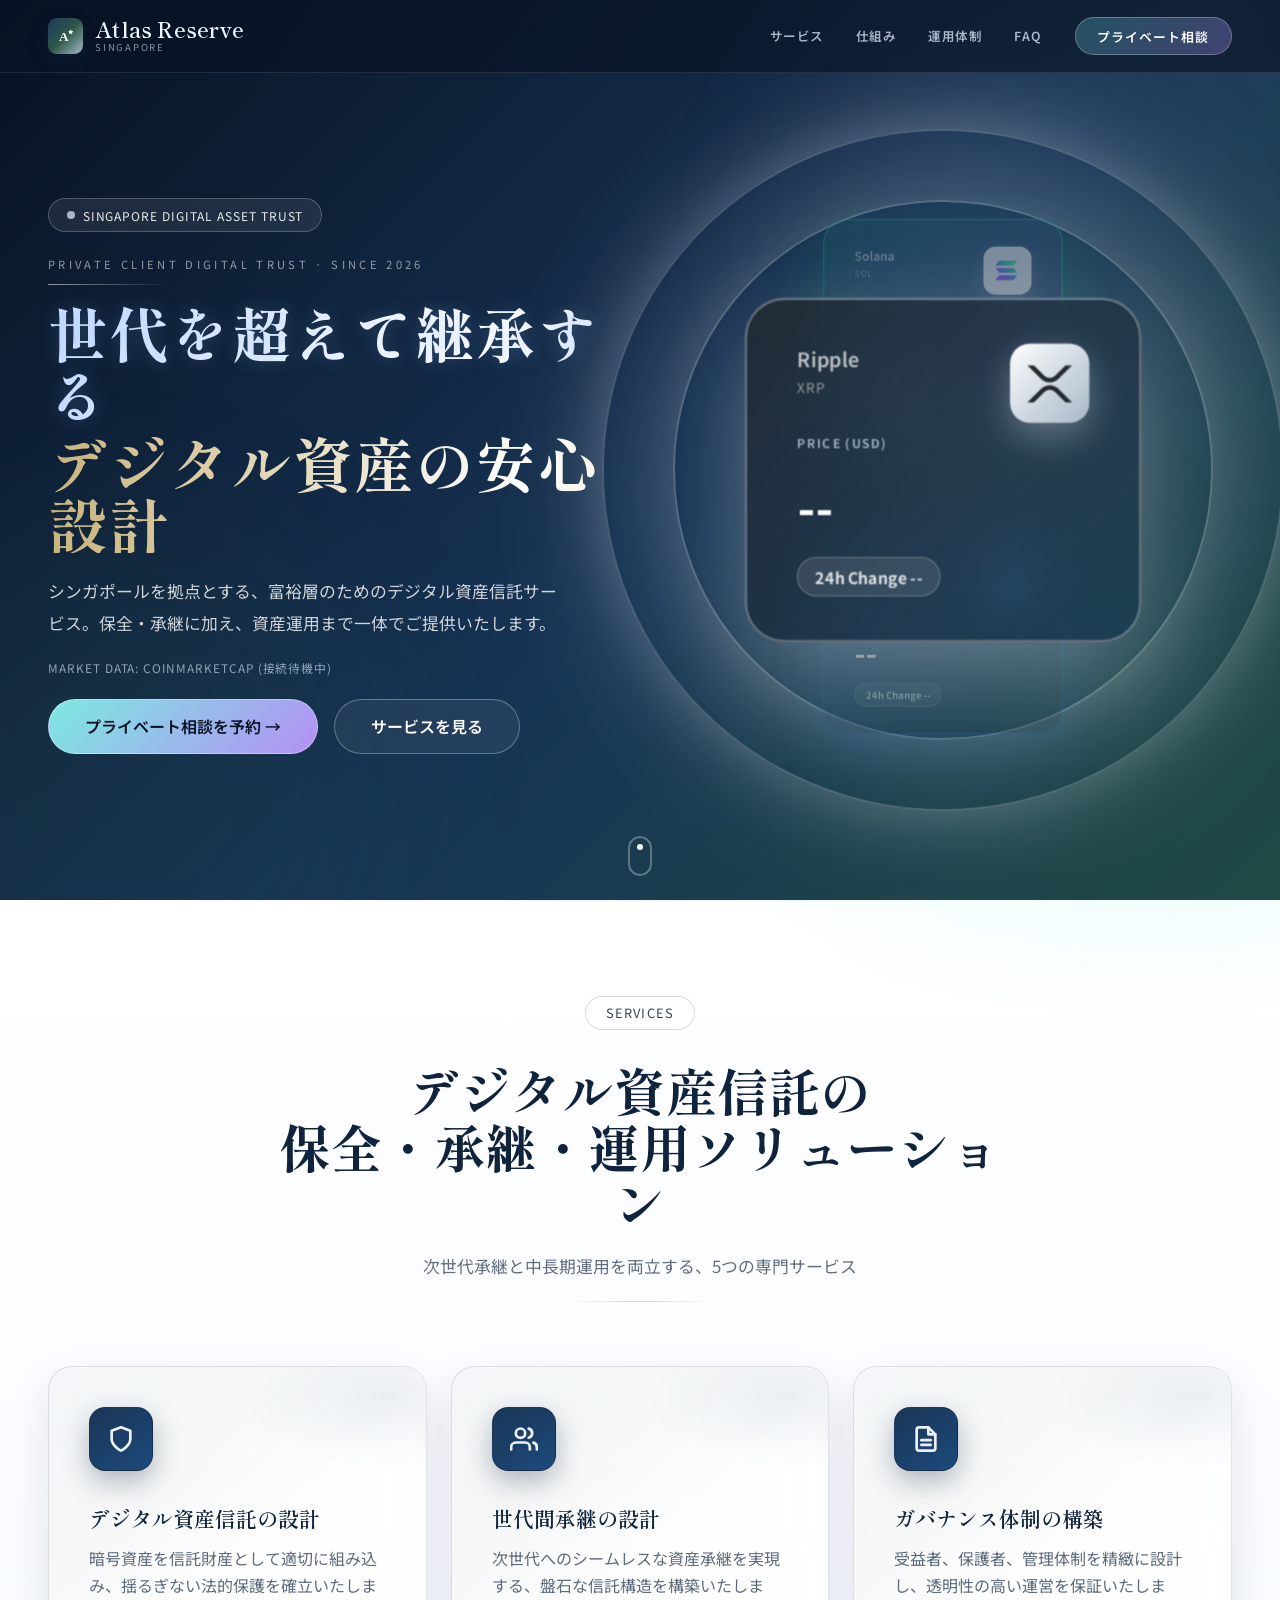
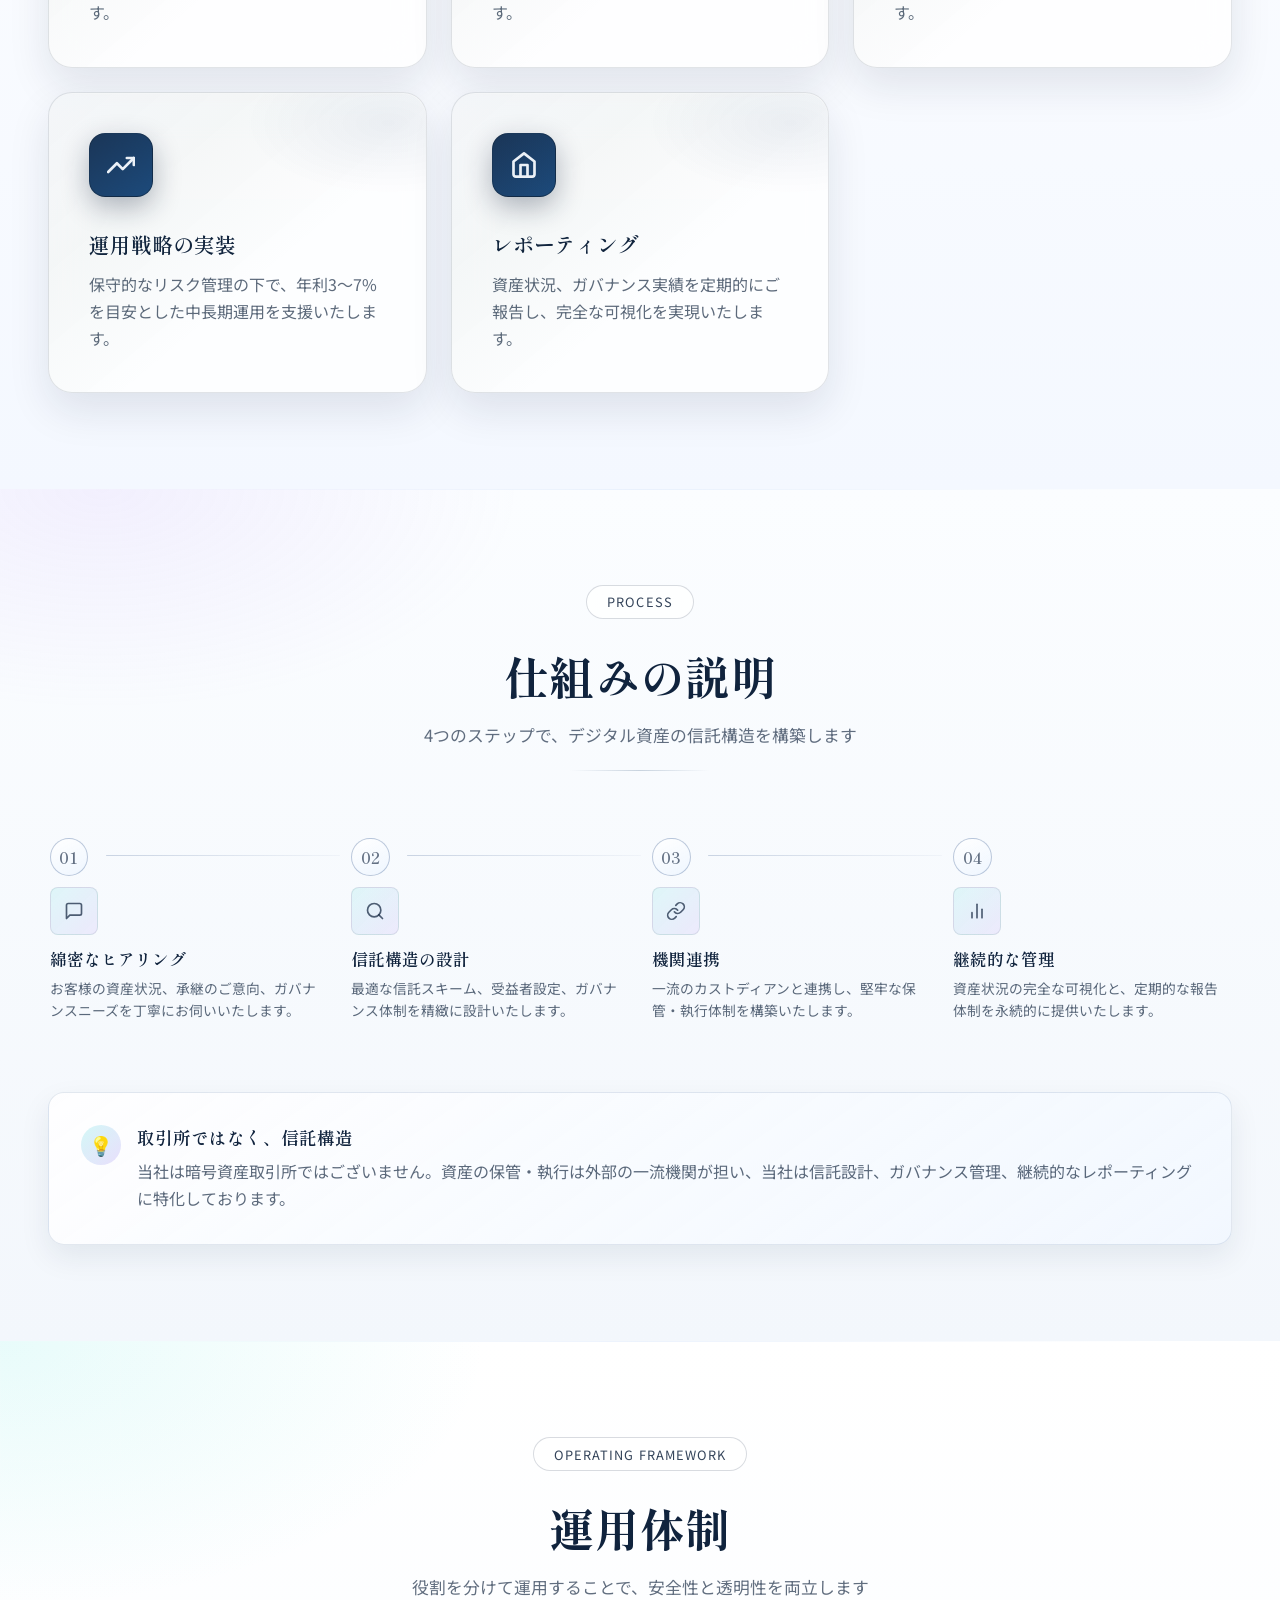
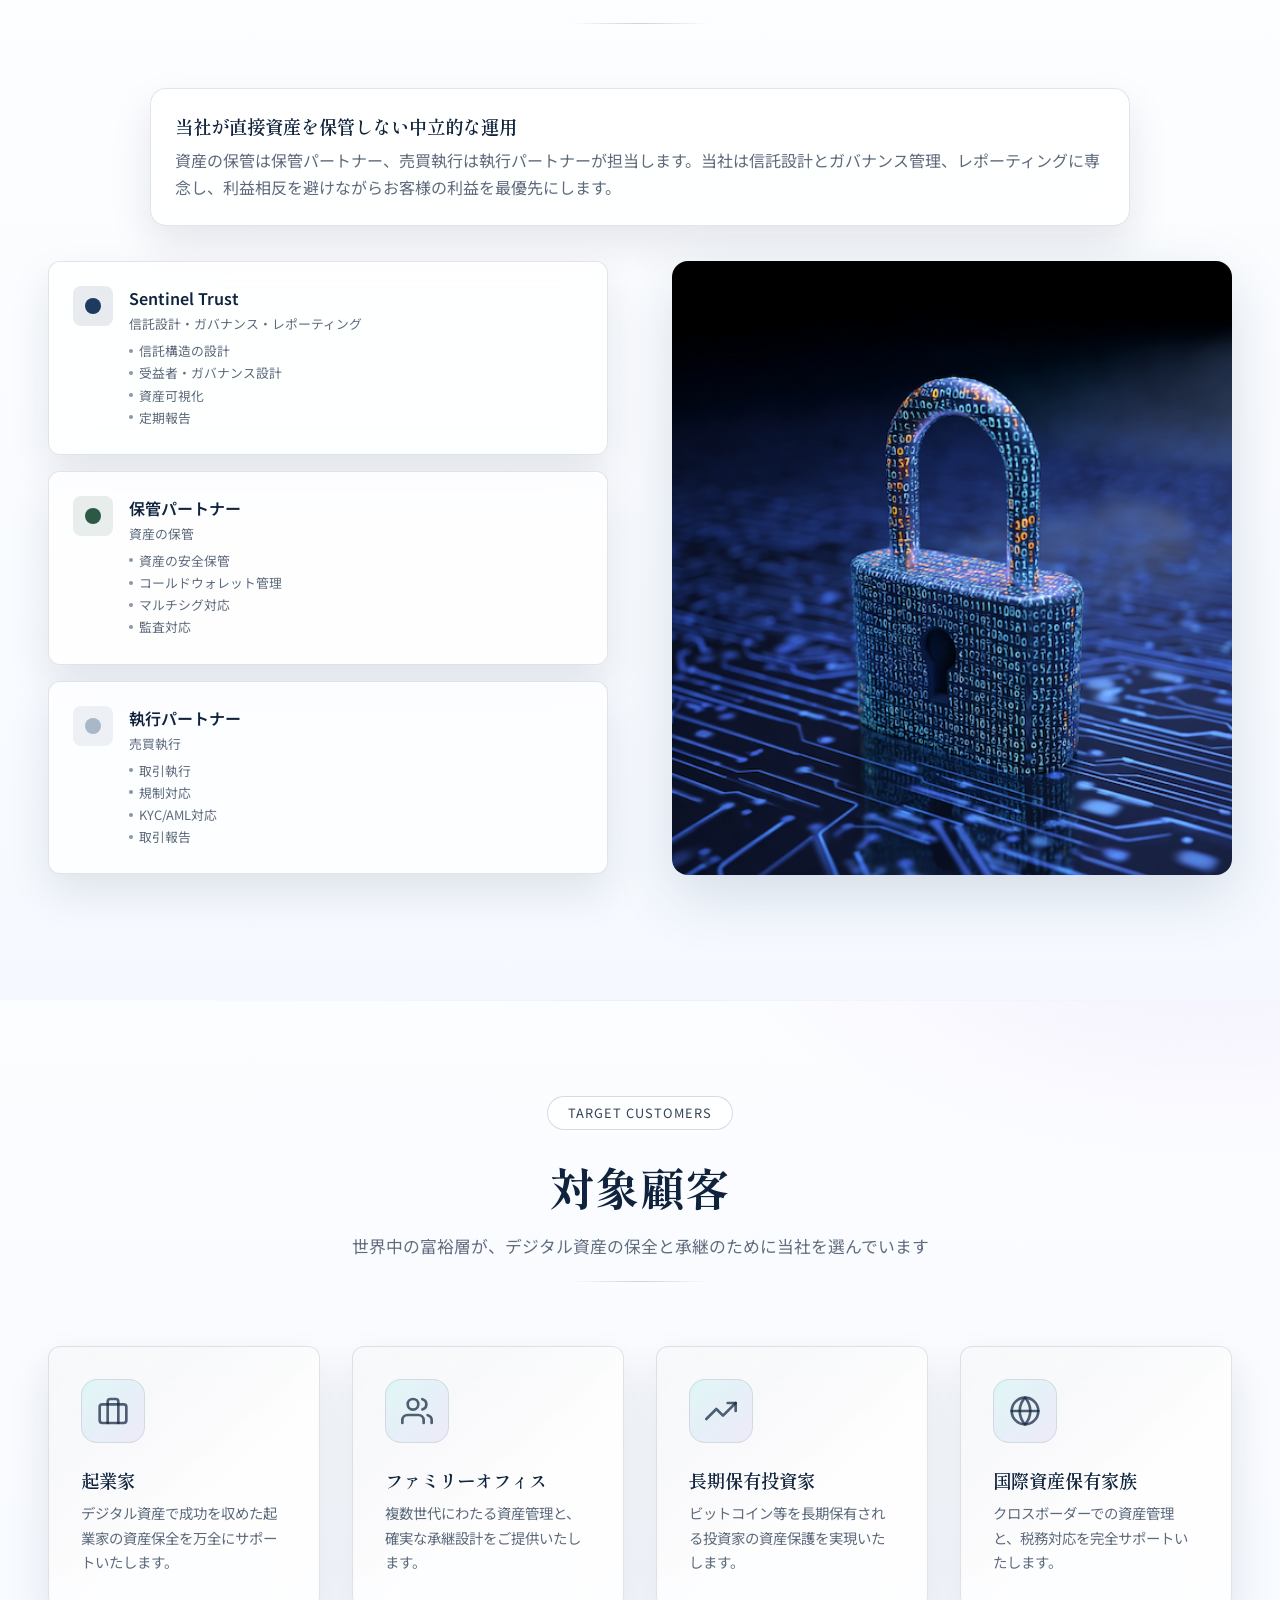
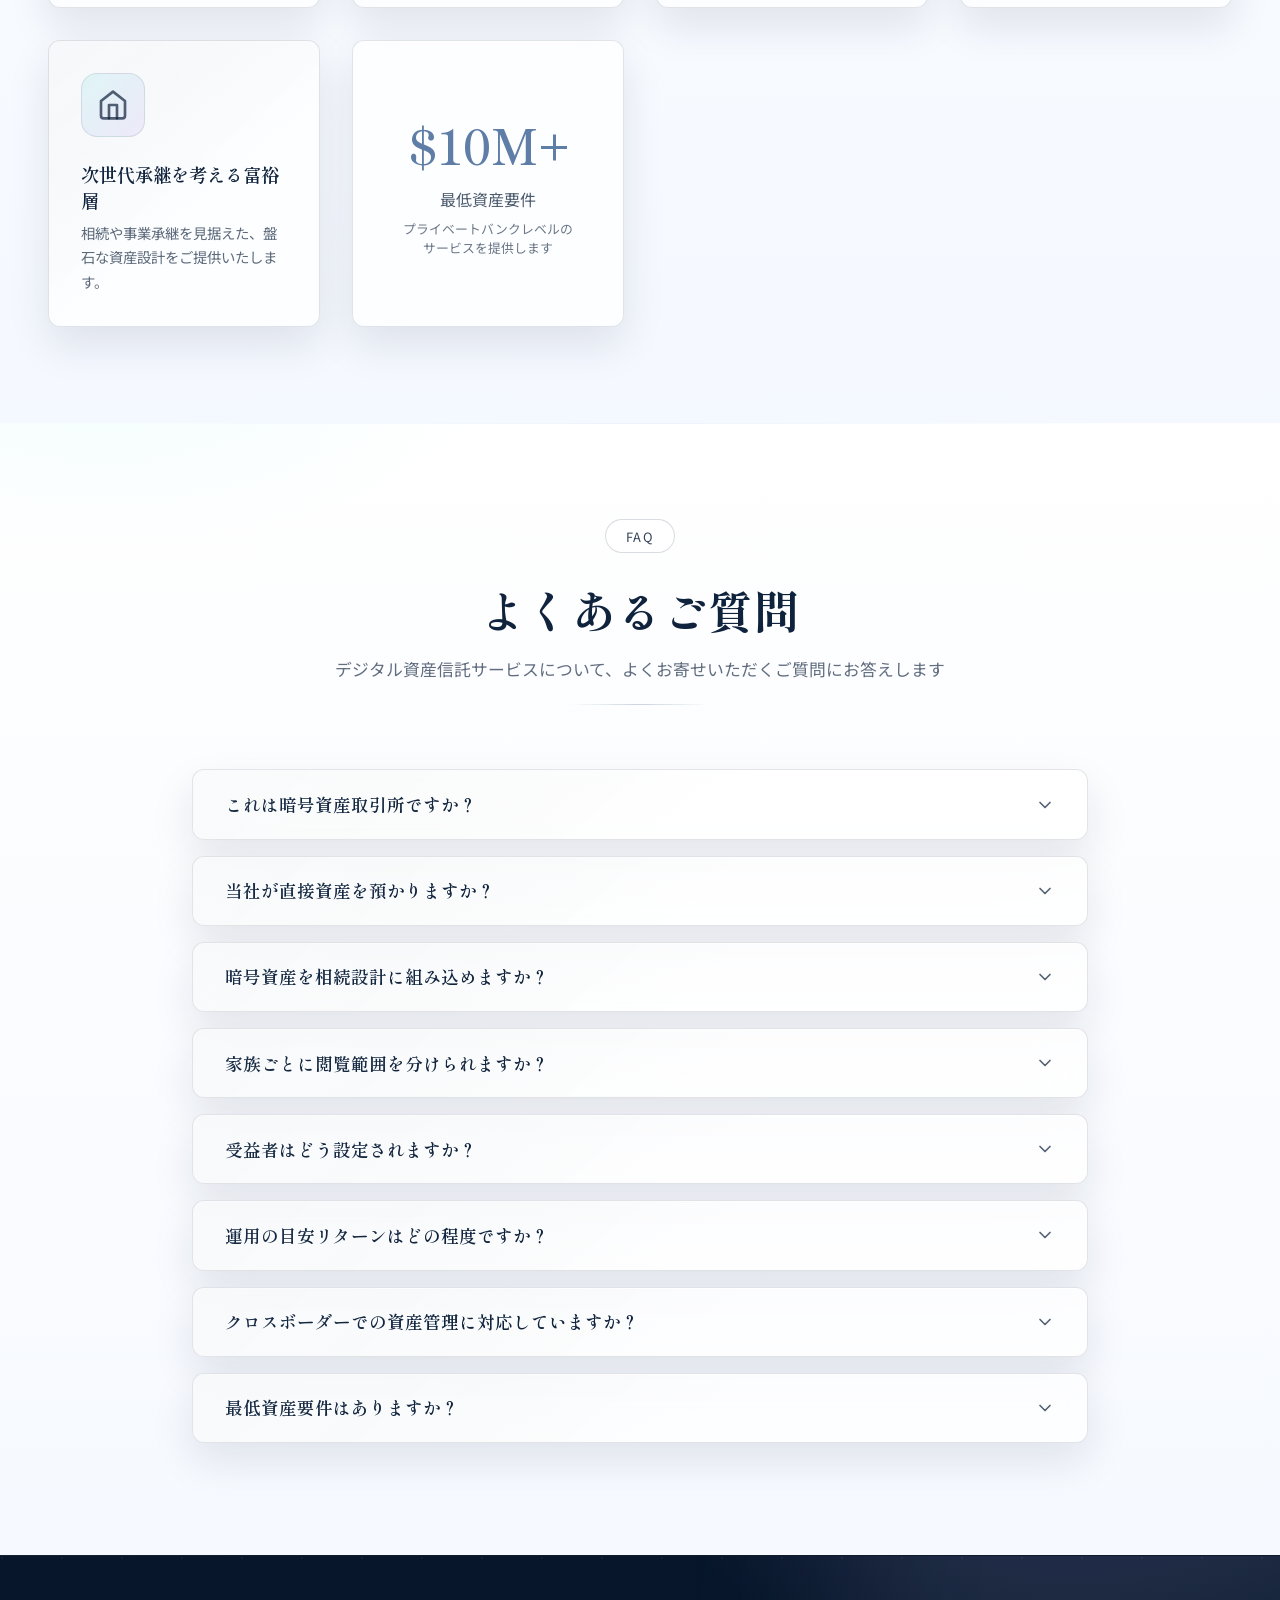
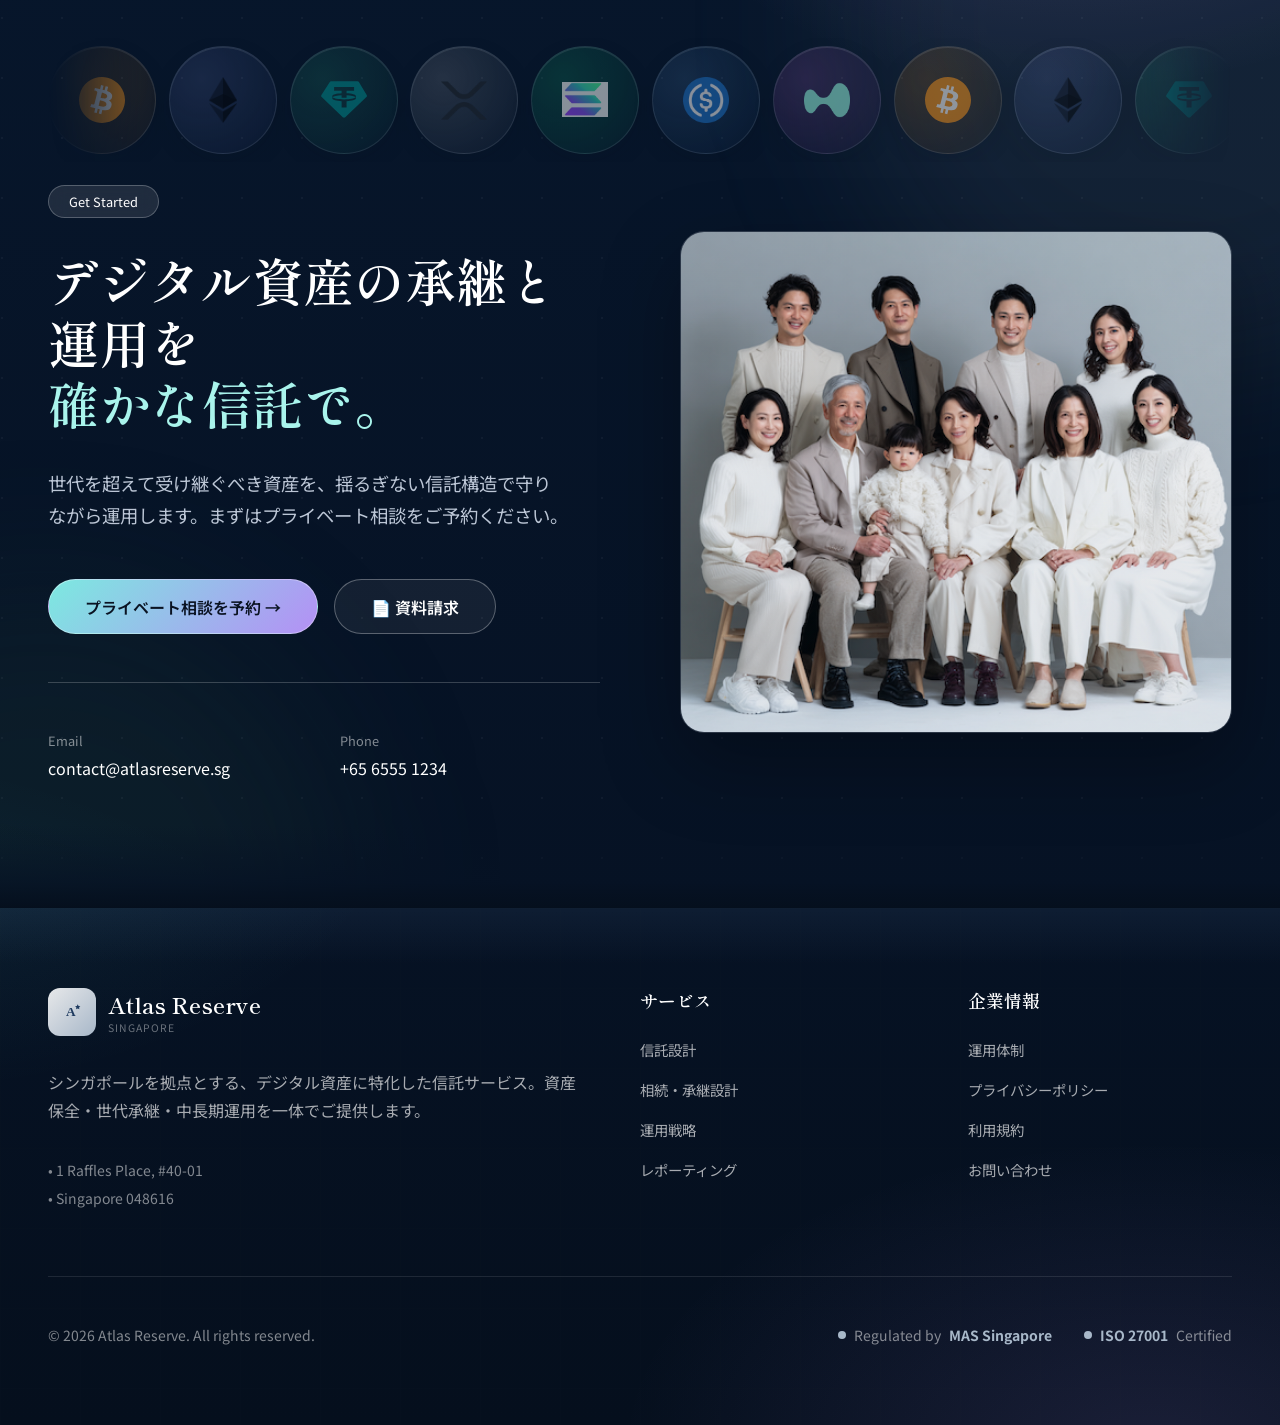
==== index-2.html @ c96b2088 "Initial commit" ====
<!DOCTYPE html>
<html lang="ja">
<head>
  <meta charset="UTF-8" />
  <meta name="viewport" content="width=device-width, initial-scale=1.0" />
  <title>Atlas Reserve — Singapore Digital Asset Trust</title>
  <link rel="preconnect" href="https://fonts.googleapis.com" />
  <link rel="preconnect" href="https://fonts.gstatic.com" crossorigin />
  <link rel="stylesheet" href="style-2.css" />
</head>
<body>
<!-- ── HEADER ── -->
<header>
  <div class="header-inner">
    <a href="#hero" class="logo">
      <div class="logo-icon" aria-hidden="true">
        <svg viewBox="0 0 64 64" class="logo-mark">
          <text x="14" y="45" font-size="38" font-weight="700" font-family="Georgia, serif" fill="currentColor">A</text>
          <path d="M47.8 12.2l2.3 4.8 5.3.7-3.8 3.7.9 5.2-4.7-2.5-4.7 2.5.9-5.2-3.8-3.7 5.3-.7z"/>
        </svg>
      </div>
      <div>
        <div class="logo-text">Atlas Reserve</div>
        <div class="logo-sub">SINGAPORE</div>
      </div>
    </a>
    <nav>
      <a href="#services">サービス</a>
      <a href="#process">仕組み</a>
      <a href="#operating">運用体制</a>
      <a href="#faq">FAQ</a>
      <a href="#contact" class="nav-cta">プライベート相談</a>
    </nav>
  </div>
</header>

<!-- ── HERO ── -->
<section id="hero">
  <div class="hero-orb hero-orb1"></div>
  <div class="hero-orb hero-orb2"></div>
  <div class="hero-grid-bg"></div>

  <div class="hero-inner">
    <!-- LEFT: text + mobile carousel + buttons -->
    <div class="hero-left">
      <div class="hero-badge fade-in">
        <span class="hero-badge-dot"></span>
        Singapore Digital Asset Trust
      </div>
      <div class="hero-micro fade-in">PRIVATE CLIENT DIGITAL TRUST · SINCE 2026</div>
      <div class="hero-rule fade-in"></div>
      <h1 class="hero-h1 fade-in">
        <span class="hero-glow-text">世代を超えて継承する</span>
        <span class="hero-shimmer">デジタル資産の安心<span class="hero-keep">設計</span></span>
      </h1>
      <p class="hero-p fade-in">シンガポールを拠点とする、富裕層のためのデジタル資産信託サービス。保全・承継に加え、資産運用まで一体でご提供いたします。</p>
      <div class="hero-market-meta fade-in" id="hero-market-meta">Market data: CoinMarketCap (loading...)</div>

      <!-- Mobile horizontal scrolling cards -->
      <div class="carousel-wrap fade-in">
        <div class="carousel-track">
          <!-- BTC -->
          <div class="c-card" style="background:linear-gradient(135deg,rgba(247,147,26,0.55),rgba(255,255,255,0.15));border:1px solid rgba(247,147,26,0.7);box-shadow:0 4px 28px rgba(247,147,26,0.5)">
            <div class="c-card-top"><div><div class="c-card-name">Bitcoin</div><div class="c-card-ticker">BTC</div></div>
            <div class="c-card-icon" style="background:rgba(247,147,26,0.2);border:1px solid rgba(247,147,26,0.4)"><img src="photo/Bitcoin.svg" alt="Bitcoin icon" class="icon-btc"></div></div>
            <div class="c-card-bottom"><div class="c-card-value">₿ 42.5</div><div class="c-card-badge" style="color:#86efac">+8.2%</div></div>
          </div>
          <!-- ETH -->
          <div class="c-card" style="background:linear-gradient(135deg,rgba(98,126,234,0.55),rgba(255,255,255,0.15));border:1px solid rgba(138,158,245,0.7);box-shadow:0 4px 28px rgba(98,126,234,0.5)">
            <div class="c-card-top"><div><div class="c-card-name">Ethereum</div><div class="c-card-ticker">ETH</div></div>
            <div class="c-card-icon" style="background:rgba(138,158,245,0.2);border:1px solid rgba(138,158,245,0.4)"><img src="photo/Ethereum.png" alt="Ethereum icon"></div></div>
            <div class="c-card-bottom"><div class="c-card-value">Ξ 850</div><div class="c-card-badge" style="color:#8a9ef5">Staked</div></div>
          </div>
          <!-- SOL -->
          <div class="c-card" style="background:linear-gradient(135deg,rgba(20,241,149,0.45),rgba(255,255,255,0.15));border:1px solid rgba(20,241,149,0.65);box-shadow:0 4px 28px rgba(20,241,149,0.5)">
            <div class="c-card-top"><div><div class="c-card-name">Solana</div><div class="c-card-ticker">SOL</div></div>
            <div class="c-card-icon" style="background:#ffffff;border:1px solid rgba(255,255,255,0.95)"><img src="photo/Solana.png" alt="Solana icon"></div></div>
            <div class="c-card-bottom"><div class="c-card-value">◎ 12K</div><div class="c-card-badge" style="color:#14f195">+15.4%</div></div>
          </div>
          <!-- XRP -->
          <div class="c-card" style="background:linear-gradient(135deg,rgba(255,255,255,0.18),rgba(255,255,255,0.12));border:1px solid rgba(255,255,255,0.5);box-shadow:0 4px 28px rgba(255,255,255,0.2)">
            <div class="c-card-top"><div><div class="c-card-name">Ripple</div><div class="c-card-ticker">XRP</div></div>
            <div class="c-card-icon" style="background:rgba(255,255,255,0.15);border:1px solid rgba(255,255,255,0.35)"><img src="photo/xrp.png" alt="XRP icon"></div></div>
            <div class="c-card-bottom"><div class="c-card-value">580K</div><div class="c-card-badge" style="color:rgba(255,255,255,0.9)">XRP</div></div>
          </div>
          <!-- USDC -->
          <div class="c-card" style="background:linear-gradient(135deg,rgba(39,117,202,0.55),rgba(255,255,255,0.15));border:1px solid rgba(106,175,245,0.7);box-shadow:0 4px 28px rgba(39,117,202,0.5)">
            <div class="c-card-top"><div><div class="c-card-name">USD Coin</div><div class="c-card-ticker">USDC</div></div>
            <div class="c-card-icon" style="background:rgba(106,175,245,0.2);border:1px solid rgba(106,175,245,0.4)"><img src="photo/USDC.png" alt="USDC icon" class="icon-usdc"></div></div>
            <div class="c-card-bottom"><div class="c-card-value">$2.4M</div><div class="c-card-badge" style="color:#6aaff5">Stable</div></div>
          </div>
          <!-- USDT -->
          <div class="c-card" style="background:linear-gradient(135deg,rgba(38,161,123,0.55),rgba(255,255,255,0.15));border:1px solid rgba(38,161,123,0.7);box-shadow:0 4px 28px rgba(38,161,123,0.5)">
            <div class="c-card-top"><div><div class="c-card-name">Tether</div><div class="c-card-ticker">USDT</div></div>
            <div class="c-card-icon" style="background:#ffffff;border:1px solid rgba(255,255,255,0.95)"><img src="photo/usdt.svg" alt="Tether icon" class="icon-usdt"></div></div>
            <div class="c-card-bottom"><div class="c-card-value">$1.8M</div><div class="c-card-badge" style="color:#2fce9c">1:1 USD</div></div>
          </div>
          <!-- HYPE -->
          <div class="c-card" style="background:linear-gradient(135deg,rgba(217,70,239,0.5),rgba(255,255,255,0.15));border:1px solid rgba(232,121,249,0.7);box-shadow:0 4px 28px rgba(217,70,239,0.5)">
            <div class="c-card-top"><div><div class="c-card-name">HYPE</div><div class="c-card-ticker">HYPE</div></div>
            <div class="c-card-icon" style="background:rgba(10,12,20,0.96);border:1px solid rgba(255,255,255,0.14)"><img src="photo/HYPE.png" alt="HYPE icon" class="icon-hype"></div></div>
            <div class="c-card-bottom"><div class="c-card-value">325K</div><div class="c-card-badge" style="color:#e879f9">+42.8%</div></div>
          </div>
          <!-- CUSTODY METHOD -->
          <div class="c-card c-card-custody" style="background:linear-gradient(135deg,rgba(168,184,201,0.4),rgba(255,255,255,0.15));border:1px solid rgba(197,210,223,0.65);box-shadow:0 4px 28px rgba(168,184,201,0.4)">
            <div class="c-card-top"><div><div class="c-card-name">保管方式</div><div class="c-card-ticker">CUSTODY</div></div>
            <div class="c-card-icon" style="background:rgba(197,210,223,0.2);border:1px solid rgba(197,210,223,0.4)"><svg viewBox="0 0 24 24" stroke="#c5d2df" fill="none" stroke-width="2.2" stroke-linecap="round" stroke-linejoin="round"><rect x="4" y="4" width="16" height="16" rx="3"/><path d="M9 12h6"/><path d="M12 9v6"/></svg></div></div>
            <div class="c-card-bottom"><div class="c-card-value">マルチシグ</div><div class="c-card-badge" style="color:#c5d2df">コールドウォレット保管</div></div>
          </div>
          <!-- duplicate for seamless loop (first 4) -->
          <div class="c-card" style="background:linear-gradient(135deg,rgba(247,147,26,0.55),rgba(255,255,255,0.15));border:1px solid rgba(247,147,26,0.7);box-shadow:0 4px 28px rgba(247,147,26,0.5)"><div class="c-card-top"><div><div class="c-card-name">Bitcoin</div><div class="c-card-ticker">BTC</div></div><div class="c-card-icon" style="background:rgba(247,147,26,0.2)"><img src="photo/Bitcoin.svg" alt="Bitcoin icon" class="icon-btc"></div></div><div class="c-card-bottom"><div class="c-card-value">₿ 42.5</div><div class="c-card-badge" style="color:#86efac">+8.2%</div></div></div>
          <div class="c-card" style="background:linear-gradient(135deg,rgba(98,126,234,0.55),rgba(255,255,255,0.15));border:1px solid rgba(138,158,245,0.7);box-shadow:0 4px 28px rgba(98,126,234,0.5)"><div class="c-card-top"><div><div class="c-card-name">Ethereum</div><div class="c-card-ticker">ETH</div></div><div class="c-card-icon" style="background:rgba(138,158,245,0.2)"><img src="photo/Ethereum.png" alt="Ethereum icon"></div></div><div class="c-card-bottom"><div class="c-card-value">Ξ 850</div><div class="c-card-badge" style="color:#8a9ef5">Staked</div></div></div>
          <div class="c-card" style="background:linear-gradient(135deg,rgba(20,241,149,0.45),rgba(255,255,255,0.15));border:1px solid rgba(20,241,149,0.65);box-shadow:0 4px 28px rgba(20,241,149,0.5)"><div class="c-card-top"><div><div class="c-card-name">Solana</div><div class="c-card-ticker">SOL</div></div><div class="c-card-icon" style="background:#ffffff"><img src="photo/Solana.png" alt="Solana icon"></div></div><div class="c-card-bottom"><div class="c-card-value">◎ 12K</div><div class="c-card-badge" style="color:#14f195">+15.4%</div></div></div>
          <div class="c-card" style="background:linear-gradient(135deg,rgba(217,70,239,0.5),rgba(255,255,255,0.15));border:1px solid rgba(232,121,249,0.7);box-shadow:0 4px 28px rgba(217,70,239,0.5)"><div class="c-card-top"><div><div class="c-card-name">HYPE</div><div class="c-card-ticker">HYPE</div></div><div class="c-card-icon" style="background:rgba(10,12,20,0.96)"><img src="photo/HYPE.png" alt="HYPE icon" class="icon-hype"></div></div><div class="c-card-bottom"><div class="c-card-value">325K</div><div class="c-card-badge" style="color:#e879f9">+42.8%</div></div></div>
        </div>
        <div class="carousel-fade carousel-fade-l"></div>
        <div class="carousel-fade carousel-fade-r"></div>
      </div>

      <div class="hero-btns fade-in">
        <a href="#contact" class="btn-primary">プライベート相談を予約 →</a>
        <a href="#services" class="btn-outline">サービスを見る</a>
      </div>
    </div>

    <!-- RIGHT: desktop card deck -->
    <div class="hero-right">
      <!-- Dynamic background glow -->
      <div class="card-glow" style="background:rgba(247,147,26,0.35)"></div>

      <!-- BTC card -->
      <div class="deck-card" data-card="0" style="background:linear-gradient(135deg,rgba(255,255,255,0.15),rgba(255,255,255,0.05));border-color:rgba(255,255,255,0.3);box-shadow:0 30px 80px rgba(247,147,26,0.4)">
        <div class="card-header">
          <div><div class="card-name">Bitcoin</div><div class="card-ticker">BTC</div></div>
          <div class="card-icon-box anim-spin" style="background:linear-gradient(135deg,#f7931a,#ff9f3a);box-shadow:0 10px 30px rgba(247,147,26,0.4)">
            <img src="photo/Bitcoin.svg" alt="Bitcoin icon" class="icon-btc">
          </div>
        </div>
        <div class="card-amount">₿ 42.5</div>
        <div style="display:flex;align-items:center;gap:0.75rem">
          <span class="card-badge card-badge-green">↗ +8.2%</span>
          <span style="color:rgba(255,255,255,0.6);font-size:0.875rem">this month</span>
        </div>
      </div>

      <!-- ETH card -->
      <div class="deck-card" data-card="1" style="background:linear-gradient(135deg,rgba(45,88,70,0.3),rgba(30,58,95,0.3));border-color:rgba(98,126,234,0.4);box-shadow:0 30px 80px rgba(98,126,234,0.4)">
        <div class="card-header">
          <div><div class="card-name">Ethereum</div><div class="card-ticker">ETH</div></div>
          <div class="card-icon-box anim-spin" style="background:linear-gradient(135deg,#627eea,#8a9ef5);box-shadow:0 10px 30px rgba(98,126,234,0.4)">
            <img src="photo/Ethereum.png" alt="Ethereum icon">
          </div>
        </div>
        <div class="card-amount">Ξ 850.3</div>
        <div style="display:inline-flex;align-items:center;gap:0.5rem;padding:0.35rem 0.85rem;background:rgba(98,126,234,0.2);border:1px solid rgba(98,126,234,0.3);border-radius:999px">
          <div style="width:8px;height:8px;border-radius:50%;background:#627eea" class="anim-pulse-dot"></div>
          <span style="color:rgba(255,255,255,0.85);font-size:0.8rem;font-weight:600">Staked &amp; Secured</span>
        </div>
      </div>

      <!-- SOL card -->
      <div class="deck-card" data-card="2" style="background:linear-gradient(135deg,rgba(20,241,149,0.2),rgba(153,69,255,0.2));border-color:rgba(20,241,149,0.4);box-shadow:0 30px 80px rgba(20,241,149,0.4)">
        <div class="card-header">
          <div><div class="card-name">Solana</div><div class="card-ticker">SOL</div></div>
          <div class="card-icon-box anim-spin" style="background:#ffffff;box-shadow:0 10px 30px rgba(255,255,255,0.28)">
            <img src="photo/Solana.png" alt="Solana icon">
          </div>
        </div>
        <div class="card-amount">◎ 12,450</div>
        <div style="display:flex;align-items:center;gap:0.75rem">
          <span class="card-badge card-badge-cyan">↗ +15.4%</span>
          <span style="color:rgba(255,255,255,0.6);font-size:0.875rem">this month</span>
        </div>
      </div>

      <!-- XRP card -->
      <div class="deck-card" data-card="3" style="background:linear-gradient(135deg,rgba(35,41,47,0.8),rgba(30,58,95,0.3));border-color:rgba(255,255,255,0.3);box-shadow:0 30px 80px rgba(255,255,255,0.3)">
        <div class="card-header">
          <div><div class="card-name">Ripple</div><div class="card-ticker">XRP</div></div>
          <div class="card-icon-box anim-spin" style="background:linear-gradient(135deg,white,#a8b8c9);box-shadow:0 10px 30px rgba(255,255,255,0.3)">
            <img src="photo/xrp.png" alt="XRP icon">
          </div>
        </div>
        <div class="card-amount">580,000</div>
        <div style="color:rgba(255,255,255,0.7);font-size:0.875rem">Cross-border Ready</div>
      </div>

      <!-- USDC card -->
      <div class="deck-card" data-card="4" style="background:linear-gradient(135deg,rgba(39,117,202,0.3),rgba(30,58,95,0.3));border-color:rgba(39,117,202,0.4);box-shadow:0 30px 80px rgba(39,117,202,0.4)">
        <div class="card-header">
          <div><div class="card-name">USD Coin</div><div class="card-ticker">USDC</div></div>
          <div class="card-icon-box anim-spin" style="background:linear-gradient(135deg,#2775ca,#4a90e2);box-shadow:0 10px 30px rgba(39,117,202,0.4)">
            <img src="photo/USDC.png" alt="USDC icon" class="icon-usdc">
          </div>
        </div>
        <div class="card-amount">$2.4M</div>
        <div style="color:rgba(255,255,255,0.7);font-size:0.875rem">Stable Reserve</div>
      </div>

      <!-- USDT card -->
      <div class="deck-card" data-card="5" style="background:linear-gradient(135deg,rgba(38,161,123,0.3),rgba(0,147,147,0.2));border-color:rgba(38,161,123,0.4);box-shadow:0 30px 80px rgba(38,161,123,0.4)">
        <div class="card-header">
          <div><div class="card-name">Tether</div><div class="card-ticker">USDT</div></div>
          <div class="card-icon-box anim-spin" style="background:#ffffff;box-shadow:0 10px 30px rgba(255,255,255,0.28)">
            <img src="photo/usdt.svg" alt="Tether icon" class="icon-usdt">
          </div>
        </div>
        <div class="card-amount">$1.8M</div>
        <div style="display:inline-flex;align-items:center;gap:0.5rem;padding:0.35rem 0.85rem;background:rgba(38,161,123,0.2);border:1px solid rgba(38,161,123,0.3);border-radius:999px">
          <div style="width:8px;height:8px;border-radius:50%;background:#26a17b" class="anim-pulse-dot"></div>
          <span style="color:rgba(255,255,255,0.85);font-size:0.8rem;font-weight:600">1:1 USD Backed</span>
        </div>
      </div>

      <!-- HYPE card -->
      <div class="deck-card" data-card="6" style="background:linear-gradient(135deg,rgba(217,70,239,0.3),rgba(139,92,246,0.3));border-color:rgba(217,70,239,0.4);box-shadow:0 30px 80px rgba(217,70,239,0.4)">
        <div class="card-header">
          <div><div class="card-name">HYPE</div><div class="card-ticker">HYPE</div></div>
          <div class="card-icon-box anim-spin" style="background:linear-gradient(135deg,#090b14,#171a2b);box-shadow:0 10px 30px rgba(8,10,18,0.55)">
            <img src="photo/HYPE.png" alt="HYPE icon" class="icon-hype">
          </div>
        </div>
        <div class="card-amount">325,000</div>
        <div style="display:flex;align-items:center;gap:0.75rem">
          <span class="card-badge card-badge-purple">↗ +42.8%</span>
          <span style="color:rgba(255,255,255,0.6);font-size:0.875rem">this month</span>
        </div>
      </div>

      <!-- CUSTODY card -->
      <div class="deck-card deck-card-custody" data-card="7" style="background:linear-gradient(135deg,rgba(168,184,201,0.3),rgba(30,58,95,0.3));border-color:rgba(168,184,201,0.5);box-shadow:0 30px 80px rgba(168,184,201,0.5)">
        <div class="custody-header">
          <div class="card-icon-box card-icon-box-custody" style="background:linear-gradient(135deg,white,#a8b8c9)">
            <svg viewBox="0 0 24 24" fill="none" stroke="#1e3a5f" stroke-width="2.2" stroke-linecap="round" stroke-linejoin="round"><rect x="4" y="4" width="16" height="16" rx="3"/><path d="M12 9v6"/><path d="M9 12h6"/></svg>
          </div>
          <div>
            <div class="custody-title">保管設計</div>
            <div class="custody-subtitle">マルチシグ・コールドウォレット保管</div>
          </div>
        </div>
        <div class="lock-bar">
          <svg viewBox="0 0 24 24" fill="none" stroke="#a8b8c9" stroke-width="2.5" stroke-linecap="round" stroke-linejoin="round"><rect x="3" y="11" width="18" height="11" rx="2" ry="2"/><path d="M7 11V7a5 5 0 0 1 10 0v4"/></svg>
          <span>長期保全を目的とした保管体制</span>
        </div>
      </div>
    </div>
  </div><!-- /.hero-inner -->

  <div class="scroll-ind"><div class="scroll-dot"></div></div>
</section>

<!-- ── SERVICES ── -->
<section id="services" class="section-pad">
  <div class="max-w">
    <div class="section-header fade-in">
      <div class="tag">Services</div>
      <h2 class="section-h2">デジタル資産信託の<br />保全・承継・運用ソリューション</h2>
      <p class="section-p">次世代承継と中長期運用を両立する、5つの専門サービス</p>
    </div>
    <div class="services-grid">
      <div class="service-card fade-in">
        <div class="service-icon"><svg viewBox="0 0 24 24"><path d="M12 22s8-4 8-10V5l-8-3-8 3v7c0 6 8 10 8 10z"/></svg></div>
        <h3>デジタル資産信託の設計</h3>
        <p>暗号資産を信託財産として適切に組み込み、揺るぎない法的保護を確立いたします。</p>
      </div>
      <div class="service-card fade-in">
        <div class="service-icon"><svg viewBox="0 0 24 24"><path d="M17 21v-2a4 4 0 0 0-4-4H5a4 4 0 0 0-4 4v2"/><circle cx="9" cy="7" r="4"/><path d="M23 21v-2a4 4 0 0 0-3-3.87"/><path d="M16 3.13a4 4 0 0 1 0 7.75"/></svg></div>
        <h3>世代間承継の設計</h3>
        <p>次世代へのシームレスな資産承継を実現する、盤石な信託構造を構築いたします。</p>
      </div>
      <div class="service-card fade-in">
        <div class="service-icon"><svg viewBox="0 0 24 24"><path d="M14 2H6a2 2 0 0 0-2 2v16a2 2 0 0 0 2 2h12a2 2 0 0 0 2-2V8z"/><polyline points="14 2 14 8 20 8"/><line x1="16" y1="13" x2="8" y2="13"/><line x1="16" y1="17" x2="8" y2="17"/></svg></div>
        <h3>ガバナンス体制の構築</h3>
        <p>受益者、保護者、管理体制を精緻に設計し、透明性の高い運営を保証いたします。</p>
      </div>
      <div class="service-card fade-in">
        <div class="service-icon"><svg viewBox="0 0 24 24"><polyline points="23 6 13.5 15.5 8.5 10.5 1 18"/><polyline points="17 6 23 6 23 12"/></svg></div>
        <h3>運用戦略の実装</h3>
        <p>保守的なリスク管理の下で、年利3〜7%を目安とした中長期運用を支援いたします。</p>
      </div>
      <div class="service-card fade-in">
        <div class="service-icon"><svg viewBox="0 0 24 24"><path d="M3 9l9-7 9 7v11a2 2 0 0 1-2 2H5a2 2 0 0 1-2-2z"/><polyline points="9 22 9 12 15 12 15 22"/></svg></div>
        <h3>レポーティング</h3>
        <p>資産状況、ガバナンス実績を定期的にご報告し、完全な可視化を実現いたします。</p>
      </div>
    </div>
  </div>
</section>

<!-- ── PROCESS ── -->
<section id="process" class="section-pad">
  <div class="max-w">
    <div class="section-header fade-in">
      <div class="tag">Process</div>
      <h2 class="section-h2" style="font-size:clamp(1.8rem,3.5vw,3rem)">仕組みの説明</h2>
      <p class="section-p">4つのステップで、デジタル資産の信託構造を構築します</p>
    </div>
    <div class="process-grid">
      <div class="process-card fade-in"><div class="process-num">01</div><div class="process-icon-box"><svg viewBox="0 0 24 24"><path d="M21 15a2 2 0 0 1-2 2H7l-4 4V5a2 2 0 0 1 2-2h14a2 2 0 0 1 2 2z"/></svg></div><h3>綿密なヒアリング</h3><p>お客様の資産状況、承継のご意向、ガバナンスニーズを丁寧にお伺いいたします。</p></div>
      <div class="process-card fade-in"><div class="process-num">02</div><div class="process-icon-box"><svg viewBox="0 0 24 24"><circle cx="11" cy="11" r="8"/><line x1="21" y1="21" x2="16.65" y2="16.65"/></svg></div><h3>信託構造の設計</h3><p>最適な信託スキーム、受益者設定、ガバナンス体制を精緻に設計いたします。</p></div>
      <div class="process-card fade-in"><div class="process-num">03</div><div class="process-icon-box"><svg viewBox="0 0 24 24"><path d="M10 13a5 5 0 0 0 7.54.54l3-3a5 5 0 0 0-7.07-7.07l-1.72 1.71"/><path d="M14 11a5 5 0 0 0-7.54-.54l-3 3a5 5 0 0 0 7.07 7.07l1.71-1.71"/></svg></div><h3>機関連携</h3><p>一流のカストディアンと連携し、堅牢な保管・執行体制を構築いたします。</p></div>
      <div class="process-card fade-in"><div class="process-num">04</div><div class="process-icon-box"><svg viewBox="0 0 24 24"><line x1="18" y1="20" x2="18" y2="10"/><line x1="12" y1="20" x2="12" y2="4"/><line x1="6" y1="20" x2="6" y2="14"/></svg></div><h3>継続的な管理</h3><p>資産状況の完全な可視化と、定期的な報告体制を永続的に提供いたします。</p></div>
    </div>
    <div class="process-note fade-in">
      <div class="process-note-icon">💡</div>
      <div><h4>取引所ではなく、信託構造</h4><p>当社は暗号資産取引所ではございません。資産の保管・執行は外部の一流機関が担い、当社は信託設計、ガバナンス管理、継続的なレポーティングに特化しております。</p></div>
    </div>
  </div>
</section>

<!-- ── OPERATING FRAMEWORK ── -->
<section id="operating" class="section-pad">
  <div class="max-w">
    <div class="section-header fade-in">
      <div class="tag">Operating Framework</div>
      <h2 class="section-h2" style="font-size:clamp(1.8rem,3.5vw,3rem)">運用体制</h2>
      <p class="section-p">役割を分けて運用することで、安全性と透明性を両立します</p>
    </div>
    <div class="op-intro fade-in"><h3>当社が直接資産を保管しない中立的な運用</h3><p>資産の保管は保管パートナー、売買執行は執行パートナーが担当します。当社は信託設計とガバナンス管理、レポーティングに専念し、利益相反を避けながらお客様の利益を最優先にします。</p></div>
    <div class="op-grid">
      <div>
        <div class="op-role fade-in"><div class="op-dot" style="background:rgba(30,58,95,0.1)"><div class="op-dot-inner" style="background:var(--primary)"></div></div><div><h4>Sentinel Trust</h4><div class="role-sub">信託設計・ガバナンス・レポーティング</div><ul><li>信託構造の設計</li><li>受益者・ガバナンス設計</li><li>資産可視化</li><li>定期報告</li></ul></div></div>
        <div class="op-role fade-in"><div class="op-dot" style="background:rgba(45,88,70,0.1)"><div class="op-dot-inner" style="background:var(--secondary)"></div></div><div><h4>保管パートナー</h4><div class="role-sub">資産の保管</div><ul><li>資産の安全保管</li><li>コールドウォレット管理</li><li>マルチシグ対応</li><li>監査対応</li></ul></div></div>
        <div class="op-role fade-in"><div class="op-dot" style="background:rgba(168,184,201,0.2)"><div class="op-dot-inner" style="background:var(--accent)"></div></div><div><h4>執行パートナー</h4><div class="role-sub">売買執行</div><ul><li>取引執行</li><li>規制対応</li><li>KYC/AML対応</li><li>取引報告</li></ul></div></div>
      </div>
      <div class="op-img fade-in"><img src="photo/custom/secure.png" alt="Security" loading="lazy" /></div>
    </div>
  </div>
</section>

<!-- ── TARGET CUSTOMERS ── -->
<section id="target" class="section-pad">
  <div class="max-w">
    <div class="section-header fade-in">
      <div class="tag">Target Customers</div>
      <h2 class="section-h2" style="font-size:clamp(1.8rem,3.5vw,3rem)">対象顧客</h2>
      <p class="section-p">世界中の富裕層が、デジタル資産の保全と承継のために当社を選んでいます</p>
    </div>
    <div class="target-grid">
      <div class="target-card fade-in"><div class="target-icon"><svg viewBox="0 0 24 24"><rect x="2" y="7" width="20" height="14" rx="2"/><path d="M16 21V5a2 2 0 0 0-2-2h-4a2 2 0 0 0-2 2v16"/></svg></div><h3>起業家</h3><p>デジタル資産で成功を収めた起業家の資産保全を万全にサポートいたします。</p></div>
      <div class="target-card fade-in"><div class="target-icon"><svg viewBox="0 0 24 24"><path d="M17 21v-2a4 4 0 0 0-4-4H5a4 4 0 0 0-4 4v2"/><circle cx="9" cy="7" r="4"/><path d="M23 21v-2a4 4 0 0 0-3-3.87"/><path d="M16 3.13a4 4 0 0 1 0 7.75"/></svg></div><h3>ファミリーオフィス</h3><p>複数世代にわたる資産管理と、確実な承継設計をご提供いたします。</p></div>
      <div class="target-card fade-in"><div class="target-icon"><svg viewBox="0 0 24 24"><polyline points="23 6 13.5 15.5 8.5 10.5 1 18"/><polyline points="17 6 23 6 23 12"/></svg></div><h3>長期保有投資家</h3><p>ビットコイン等を長期保有される投資家の資産保護を実現いたします。</p></div>
      <div class="target-card fade-in"><div class="target-icon"><svg viewBox="0 0 24 24"><circle cx="12" cy="12" r="10"/><line x1="2" y1="12" x2="22" y2="12"/><path d="M12 2a15.3 15.3 0 0 1 4 10 15.3 15.3 0 0 1-4 10 15.3 15.3 0 0 1-4-10 15.3 15.3 0 0 1 4-10z"/></svg></div><h3>国際資産保有家族</h3><p>クロスボーダーでの資産管理と、税務対応を完全サポートいたします。</p></div>
      <div class="target-card fade-in"><div class="target-icon"><svg viewBox="0 0 24 24"><path d="M3 9l9-7 9 7v11a2 2 0 0 1-2 2H5a2 2 0 0 1-2-2z"/><polyline points="9 22 9 12 15 12 15 22"/></svg></div><h3>次世代承継を考える富裕層</h3><p>相続や事業承継を見据えた、盤石な資産設計をご提供いたします。</p></div>
      <div class="target-amount fade-in"><div class="target-amount-val">$10M+</div><p>最低資産要件</p><small>プライベートバンクレベルの<br />サービスを提供します</small></div>
    </div>
  </div>
</section>

<!-- ── FAQ ── -->
<section id="faq" class="section-pad">
  <div class="max-w">
    <div class="section-header fade-in">
      <div class="tag">FAQ</div>
      <h2 class="section-h2" style="font-size:clamp(1.8rem,3.5vw,3rem)">よくあるご質問</h2>
      <p class="section-p">デジタル資産信託サービスについて、よくお寄せいただくご質問にお答えします</p>
    </div>
    <div class="faq-list">
      <div class="faq-item fade-in"><button class="faq-q" onclick="toggleFaq(this)"><span>これは暗号資産取引所ですか？</span><svg viewBox="0 0 24 24"><polyline points="6 9 12 15 18 9"/></svg></button><div class="faq-a">いいえ、当社は暗号資産取引所ではありません。私たちは信託構造を用いた資産保全・承継サービスを提供しています。</div></div>
      <div class="faq-item fade-in"><button class="faq-q" onclick="toggleFaq(this)"><span>当社が直接資産を預かりますか？</span><svg viewBox="0 0 24 24"><polyline points="6 9 12 15 18 9"/></svg></button><div class="faq-a">いいえ、当社は資産を直接保管しません。資産の保管は外部の規制カストディアンが担当し、売買執行は規制業者が行います。</div></div>
      <div class="faq-item fade-in"><button class="faq-q" onclick="toggleFaq(this)"><span>暗号資産を相続設計に組み込めますか？</span><svg viewBox="0 0 24 24"><polyline points="6 9 12 15 18 9"/></svg></button><div class="faq-a">はい、可能です。Bitcoin、Ethereum、ステーブルコインなどのデジタル資産を信託財産として組み込み、法的保護を確立します。</div></div>
      <div class="faq-item fade-in"><button class="faq-q" onclick="toggleFaq(this)"><span>家族ごとに閲覧範囲を分けられますか？</span><svg viewBox="0 0 24 24"><polyline points="6 9 12 15 18 9"/></svg></button><div class="faq-a">はい、受益者・保護者・家族関係者ごとに閲覧権限を設定できます。プライバシーとガバナンスの両立を実現します。</div></div>
      <div class="faq-item fade-in"><button class="faq-q" onclick="toggleFaq(this)"><span>受益者はどう設定されますか？</span><svg viewBox="0 0 24 24"><polyline points="6 9 12 15 18 9"/></svg></button><div class="faq-a">初期のヒアリングにて詳細を伺い、複数世代にわたる承継、条件付き受益権など、柔軟な設計が可能です。</div></div>
      <div class="faq-item fade-in"><button class="faq-q" onclick="toggleFaq(this)"><span>運用の目安リターンはどの程度ですか？</span><svg viewBox="0 0 24 24"><polyline points="6 9 12 15 18 9"/></svg></button><div class="faq-a">市場環境に応じて変動しますが、保守的な運用方針のもとで年利3〜7%を目安レンジとしてご案内しています。</div></div>
      <div class="faq-item fade-in"><button class="faq-q" onclick="toggleFaq(this)"><span>クロスボーダーでの資産管理に対応していますか？</span><svg viewBox="0 0 24 24"><polyline points="6 9 12 15 18 9"/></svg></button><div class="faq-a">はい、シンガポールを拠点に25以上の国・地域での規制対応に精通しています。</div></div>
      <div class="faq-item fade-in"><button class="faq-q" onclick="toggleFaq(this)"><span>最低資産要件はありますか？</span><svg viewBox="0 0 24 24"><polyline points="6 9 12 15 18 9"/></svg></button><div class="faq-a">はい、$10M以上の資産をお持ちの富裕層を対象としています。プライベートバンクレベルのサービスを提供するためです。</div></div>
    </div>
  </div>
</section>

<!-- ── FINAL CTA ── -->
<section id="contact">
  <div class="cta-orb1"></div><div class="cta-orb2"></div><div class="cta-dots"></div>
  <div class="cta-inner">
    <div class="about-float-wrap cta-float-wrap" aria-hidden="true">
      <div class="about-float-track">
        <div class="about-float-group">
          <div class="about-float-coin about-float-coin--btc"><img src="photo/Bitcoin.svg" alt=""></div>
          <div class="about-float-coin about-float-coin--eth"><img src="photo/Ethereum.png" alt=""></div>
          <div class="about-float-coin about-float-coin--usdt"><img src="photo/usdt.svg" alt=""></div>
          <div class="about-float-coin about-float-coin--xrp"><img src="photo/xrp.png" alt=""></div>
          <div class="about-float-coin about-float-coin--sol"><img src="photo/Solana.png" alt=""></div>
          <div class="about-float-coin about-float-coin--usdc"><img src="photo/USDC.png" alt=""></div>
          <div class="about-float-coin about-float-coin--hype"><img src="photo/HYPE.png" alt=""></div>
        </div>
        <div class="about-float-group" aria-hidden="true">
          <div class="about-float-coin about-float-coin--btc"><img src="photo/Bitcoin.svg" alt=""></div>
          <div class="about-float-coin about-float-coin--eth"><img src="photo/Ethereum.png" alt=""></div>
          <div class="about-float-coin about-float-coin--usdt"><img src="photo/usdt.svg" alt=""></div>
          <div class="about-float-coin about-float-coin--xrp"><img src="photo/xrp.png" alt=""></div>
          <div class="about-float-coin about-float-coin--sol"><img src="photo/Solana.png" alt=""></div>
          <div class="about-float-coin about-float-coin--usdc"><img src="photo/USDC.png" alt=""></div>
          <div class="about-float-coin about-float-coin--hype"><img src="photo/HYPE.png" alt=""></div>
        </div>
        <div class="about-float-group" aria-hidden="true">
          <div class="about-float-coin about-float-coin--btc"><img src="photo/Bitcoin.svg" alt=""></div>
          <div class="about-float-coin about-float-coin--eth"><img src="photo/Ethereum.png" alt=""></div>
          <div class="about-float-coin about-float-coin--usdt"><img src="photo/usdt.svg" alt=""></div>
          <div class="about-float-coin about-float-coin--xrp"><img src="photo/xrp.png" alt=""></div>
          <div class="about-float-coin about-float-coin--sol"><img src="photo/Solana.png" alt=""></div>
          <div class="about-float-coin about-float-coin--usdc"><img src="photo/USDC.png" alt=""></div>
          <div class="about-float-coin about-float-coin--hype"><img src="photo/HYPE.png" alt=""></div>
        </div>
      </div>
    </div>
    <div class="cta-two-col">
      <div>
        <div class="cta-tag fade-in">Get Started</div>
        <h2 class="cta-h2 fade-in">デジタル資産の承継と運用を<br /><span>確かな信託で。</span></h2>
        <p class="cta-p fade-in">世代を超えて受け継ぐべき資産を、揺るぎない信託構造で守りながら運用します。まずはプライベート相談をご予約ください。</p>
        <div class="cta-img cta-img-mobile fade-in">
          <img src="photo/custom/atlas_family.png" alt="Atlas family" loading="lazy" />
          <div class="cta-img-overlay"></div>
        </div>
        <div class="cta-btns fade-in">
          <a href="mailto:contact@atlasreserve.sg" class="btn-primary">プライベート相談を予約 →</a>
          <a href="#" class="btn-outline">📄 資料請求</a>
        </div>
        <div class="cta-contacts fade-in">
          <div><label>Email</label><a href="mailto:contact@atlasreserve.sg">contact@atlasreserve.sg</a></div>
          <div><label>Phone</label><a href="tel:+6565551234">+65 6555 1234</a></div>
        </div>
      </div>
      <div class="cta-img fade-in">
        <img src="photo/custom/atlas_family.png" alt="Atlas family" loading="lazy" />
        <div class="cta-img-overlay"></div>
      </div>
    </div>
  </div>
</section>

<!-- ── FOOTER ── -->
<footer>
  <div class="footer-grid-bg"></div>
  <div class="footer-inner">
    <div class="footer-cols">
      <div>
        <div class="footer-logo">
          <div class="footer-logo-icon" aria-hidden="true">
            <svg viewBox="0 0 64 64" class="logo-mark">
              <text x="14" y="45" font-size="38" font-weight="700" font-family="Georgia, serif" fill="currentColor">A</text>
              <path d="M47.8 12.2l2.3 4.8 5.3.7-3.8 3.7.9 5.2-4.7-2.5-4.7 2.5.9-5.2-3.8-3.7 5.3-.7z"/>
            </svg>
          </div>
          <div><div class="footer-logo-text">Atlas Reserve</div><div class="footer-logo-sub">SINGAPORE</div></div>
        </div>
        <p class="footer-desc">シンガポールを拠点とする、デジタル資産に特化した信託サービス。資産保全・世代承継・中長期運用を一体でご提供します。</p>
        <div class="footer-addr"><div>• 1 Raffles Place, #40-01</div><div>• Singapore 048616</div></div>
      </div>
      <div class="footer-col"><h4>サービス</h4><ul><li><a href="#services">信託設計</a></li><li><a href="#services">相続・承継設計</a></li><li><a href="#services">運用戦略</a></li><li><a href="#services">レポーティング</a></li></ul></div>
      <div class="footer-col"><h4>企業情報</h4><ul><li><a href="#operating">運用体制</a></li><li><a href="#">プライバシーポリシー</a></li><li><a href="#">利用規約</a></li><li><a href="#contact">お問い合わせ</a></li></ul></div>
    </div>
    <div class="footer-bottom">
      <div class="footer-copy">© 2026 Atlas Reserve. All rights reserved.</div>
      <div class="footer-badges">
        <div class="footer-badge"><div class="footer-badge-dot"></div> Regulated by <strong>MAS Singapore</strong></div>
        <div class="footer-badge"><div class="footer-badge-dot"></div> <strong>ISO 27001</strong> Certified</div>
      </div>
    </div>
  </div>
</footer>

<script src="script-2.js"></script>
</body>
</html>
---- style-2.css ----
@import url('https://fonts.googleapis.com/css2?family=Crimson+Pro:ital,wght@0,400;0,600;0,700;1,400&family=Noto+Sans+JP:wght@300;400;500;600&family=Shippori+Mincho:wght@500;600;700&display=swap');

*, *::before, *::after { box-sizing: border-box; margin: 0; padding: 0; }

:root {
  --primary:   #1e3a5f;
  --secondary: #2d5846;
  --accent:    #a8b8c9;
  --gold:      #d7c187;
  --serif: 'Shippori Mincho', 'Crimson Pro', Georgia, serif;
  --sans: 'Noto Sans JP', 'Segoe UI', sans-serif;
  --ink: #0f223a;
  --mist: rgba(30,58,95,0.08);
  --radius: 1.5rem;
}

html { scroll-behavior: smooth; }
body { font-family: var(--sans); color: #1e3a5f; background: #fff; overflow-x: hidden; }
a { text-decoration: none; color: inherit; }
img { max-width: 100%; display: block; }

/* ── Utilities ── */
.serif { font-family: var(--serif); }
.max-w { max-width: 1400px; margin: 0 auto; padding: 0 3rem; }
@media (max-width: 768px) { .max-w { padding: 0 1.25rem; } }

.tag {
  display: inline-block; padding: 0.4rem 1.25rem; border-radius: 999px;
  font-size: 0.8rem;
  background: linear-gradient(135deg, rgba(168,184,201,0.18), rgba(15,34,58,0.08));
  border: 1px solid rgba(168,184,201,0.35); color: var(--primary); margin-bottom: 2rem;
  letter-spacing: 0.08em; text-transform: uppercase;
}

.btn-primary {
  display: inline-flex; align-items: center; gap: 0.5rem;
  padding: 0.9rem 2.25rem; border-radius: 999px;
  background: linear-gradient(135deg, #c9b37a, #ead8aa);
  color: #0b1626; font-weight: 600; font-size: 1rem;
  transition: transform 0.2s, box-shadow 0.2s; cursor: pointer; border: 1px solid rgba(255,255,255,0.25);
}
.btn-primary:hover { transform: translateY(-2px); box-shadow: 0 14px 32px rgba(201,179,122,0.35); }

.btn-outline {
  display: inline-flex; align-items: center; gap: 0.5rem;
  padding: 0.9rem 2.25rem; border-radius: 999px;
  border: 1px solid rgba(255,255,255,0.35); color: #fff;
  font-weight: 600; font-size: 1rem; transition: background 0.2s, border-color 0.2s; background: rgba(255,255,255,0.04); cursor: pointer;
}
.btn-outline:hover { background: rgba(255,255,255,0.12); border-color: rgba(255,255,255,0.6); }

.fade-in { opacity: 0; transform: translateY(24px); transition: opacity 0.6s ease, transform 0.6s ease; }
.fade-in.visible { opacity: 1; transform: none; }

/* ── Header ── */
header {
  position: fixed; top: 0; left: 0; right: 0; z-index: 100;
  background: rgba(248,249,251,0.9); backdrop-filter: blur(16px);
  border-bottom: 1px solid rgba(30,58,95,0.06);
  transition: box-shadow 0.3s;
}
.header-inner {
  max-width: 1400px; margin: 0 auto; padding: 0 3rem;
  display: flex; align-items: center; justify-content: space-between; height: 4.5rem;
}
@media (max-width: 768px) { .header-inner { padding: 0 1.25rem; } }
@media (min-width: 1440px) {
  .header-inner {
    max-width: 1400px;
    padding-left: 3rem;
    padding-right: 3rem;
  }
}

.logo { display: flex; align-items: center; gap: 0.75rem; }
.logo-icon {
  width: 2.2rem; height: 2.2rem; border-radius: 0.55rem;
  background: linear-gradient(135deg, var(--primary), var(--secondary), var(--accent));
  display: flex; align-items: center; justify-content: center;
  color: white;
  box-shadow: 0 8px 20px rgba(30,58,95,0.2);
}
.logo-mark { width: 1.4rem; height: 1.4rem; fill: currentColor; }
.logo-text { font-family: var(--serif); font-size: 1.35rem; font-weight: 600; color: var(--primary); line-height: 1; letter-spacing: 0.01em; }
.logo-sub  { font-size: 0.6rem; color: rgba(30,58,95,0.5); letter-spacing: 0.18em; }

nav { display: flex; align-items: center; gap: 2rem; }
nav a {
  font-size: 0.78rem; font-weight: 600; color: rgba(30,58,95,0.72);
  letter-spacing: 0.12em; text-transform: uppercase; position: relative;
  transition: color 0.2s;
}
nav a::after {
  content: ''; position: absolute; left: 0; right: 0; bottom: -0.5rem;
  height: 1px; background: rgba(30,58,95,0.3); transform: scaleX(0);
  transform-origin: left; transition: transform 0.2s ease;
}
nav a:hover { color: var(--primary); }
nav a:hover::after { transform: scaleX(1); }
.nav-cta {
  padding: 0.55rem 1.35rem; border-radius: 999px;
  background: #0f223a;
  color: white !important; font-size: 0.8rem; font-weight: 600;
  letter-spacing: 0.08em; text-transform: uppercase;
  transition: box-shadow 0.2s, transform 0.2s;
  border: 1px solid rgba(255,255,255,0.12);
}
.nav-cta:hover { box-shadow: 0 10px 22px rgba(30,58,95,0.25); transform: translateY(-1px); }
@media (max-width: 768px) { nav { display: none; } }

/* ── Hero ── */
#hero {
  min-height: 100vh; display: flex; align-items: center;
  background: linear-gradient(135deg, #081222 0%, #173455 55%, #1f4a44 100%);
  position: relative; overflow: hidden; padding-top: 3.75rem; padding-bottom: 1.75rem;
}

#hero::before {
  content: '';
  position: absolute;
  inset: 0;
  background: url('photo/atlas_hero.png') center/cover no-repeat;
  opacity: 0.12;
  mix-blend-mode: screen;
  pointer-events: none;
  z-index: 0;
}
.hero-orb {
  position: absolute; border-radius: 50%; filter: blur(80px);
  animation: spin-orb 22s linear infinite; pointer-events: none;
}
.hero-orb1 { top: -10%; right: -10%; width: 600px; height: 600px; background: rgba(168,184,201,0.06); }
.hero-orb2 { bottom: -15%; left: -10%; width: 500px; height: 500px; background: rgba(45,88,70,0.12); animation-direction: reverse; animation-duration: 28s; }
@keyframes spin-orb { from { transform: rotate(0deg) scale(1); } 50% { transform: rotate(180deg) scale(1.2); } to { transform: rotate(360deg) scale(1); } }

.hero-grid-bg {
  position: absolute; inset: 0; opacity: 0.04; pointer-events: none;
  background-image: linear-gradient(rgba(255,255,255,0.1) 1px, transparent 1px),
                    linear-gradient(90deg, rgba(255,255,255,0.1) 1px, transparent 1px);
  background-size: 100px 100px;
  z-index: 2;
}

/* Hero two-column layout */
.hero-inner {
  position: relative; z-index: 3;
  max-width: 1400px; margin: 0 auto; width: 100%;
  padding: 3.75rem 3rem 2.5rem;
  display: grid; grid-template-columns: 1fr 1fr; gap: 1.5rem; align-items: center;
}
@media (max-width: 1023px) {
  .hero-inner { grid-template-columns: 1fr; padding: 6rem 1.25rem 3rem; }
  .hero-right { display: none; }
}
@media (min-width: 1440px) {
  .hero-inner {
    max-width: 1380px;
    grid-template-columns: minmax(0, 1fr) minmax(560px, 0.84fr);
    gap: 0;
    padding-left: 3rem;
    padding-right: 3rem;
  }
}

.hero-left { max-width: 700px; }
@media (min-width: 1440px) {
  .hero-left { max-width: 700px; }
}

.hero-badge {
  display: inline-flex; align-items: center; gap: 0.5rem;
  padding: 0.45rem 1.1rem; background: rgba(255,255,255,0.08); backdrop-filter: blur(8px);
  border: 1px solid rgba(255,255,255,0.22); border-radius: 999px; color: rgba(255,255,255,0.9);
  font-size: 0.75rem; letter-spacing: 0.08em; text-transform: uppercase; margin-bottom: 1.75rem;
}
.hero-micro {
  color: rgba(255,255,255,0.55);
  font-size: 0.7rem;
  letter-spacing: 0.3em;
  text-transform: uppercase;
  margin: -0.25rem 0 0.75rem;
}
.hero-rule {
  width: 120px;
  height: 1px;
  background: linear-gradient(90deg, rgba(255,255,255,0.55), rgba(255,255,255,0));
  opacity: 0.6;
  margin: 0 0 1.1rem;
}
.hero-badge-dot { width: 8px; height: 8px; border-radius: 50%; background: var(--accent); animation: pulse-dot 2s infinite; flex-shrink: 0; }
@keyframes pulse-dot { 0%,100%{opacity:1} 50%{opacity:0.4} }

.hero-h1 {
  font-family: var(--serif); font-weight: 700;
  font-size: clamp(2.8rem, 4.65vw, 4.4rem); color: white; line-height: 1.02; margin-bottom: 1.3rem;
  letter-spacing: 0.02em;
}

.hero-glow-text {
  display: block;
  color: #f5f9ff;
  background: linear-gradient(110deg, #c6dcff 0%, #ffffff 35%, #8bb6ff 60%, #ffffff 85%);
  background-size: 220% 100%;
  -webkit-background-clip: text;
  background-clip: text;
  -webkit-text-fill-color: transparent;
  animation: atlas-glow 6.5s ease-in-out infinite;
  text-shadow: 0 0 18px rgba(140, 185, 255, 0.25);
}
@media (min-width: 1440px) {
  .hero-h1 { font-size: clamp(2.65rem, 4.3vw, 4.05rem); }
  .hero-glow-text { white-space: nowrap; }
}

.hero-shimmer {
  display: block; margin-top: 0.5rem;
  background: linear-gradient(90deg, #c9b37a, #fff 45%, #c9b37a);
  background-size: 180%; -webkit-background-clip: text; background-clip: text; color: transparent;
  animation: shimmer-anim 7s linear infinite;
}
.hero-keep { white-space: nowrap; }
@keyframes shimmer-anim { 0%{background-position:0%} 100%{background-position:200%} }

@keyframes atlas-glow {
  0% { background-position: 0% 50%; }
  50% { background-position: 100% 50%; }
  100% { background-position: 0% 50%; }
}

.hero-p { color: rgba(255,255,255,0.8); font-size: 1.05rem; line-height: 1.9; margin: 1.45rem 0 1.6rem; max-width: 520px; }
.hero-market-meta {
  color: rgba(215, 230, 248, 0.64);
  font-size: 0.74rem;
  letter-spacing: 0.08em;
  text-transform: uppercase;
  margin: -0.4rem 0 1.4rem;
}
.hero-btns { display: flex; gap: 1rem; flex-wrap: wrap; }

/* ── Mobile carousel ── */
.carousel-wrap { overflow: hidden; position: relative; padding: 0.5rem 0; margin-bottom: 1.5rem; }
.carousel-track { display: flex; gap: 0.75rem; animation: scroll-left 35s linear infinite; width: max-content; }
@keyframes scroll-left { from{transform:translateX(0)} to{transform:translateX(calc(-144px * 8 - 0.75rem * 8))} }
.c-card { flex-shrink:0; width:144px; height:96px; border-radius:1rem; padding:0.75rem; display:flex; flex-direction:column; justify-content:space-between; }
.c-card-name { font-size:0.6rem; color:rgba(255,255,255,0.6); text-transform:uppercase; letter-spacing:0.05em; }
.c-card-ticker { font-size:0.7rem; color:white; font-weight:600; }
.c-card-top { display:flex; align-items:center; justify-content:space-between; }
.c-card-icon { width:32px; height:32px; border-radius:0.625rem; display:flex; align-items:center; justify-content:center; }
.c-card-icon img { width:18px; height:18px; object-fit:contain; }
.c-card-icon svg { width:18px; height:18px; }
.c-card-icon img.icon-btc { width:23px; height:23px; }
.c-card-icon img.icon-hype { width:22px; height:22px; }
.c-card-icon img.icon-usdt { width:23px; height:23px; }
.c-card-icon img.icon-usdc { width:29px; height:29px; }
.c-card.c-card-custody .c-card-value { font-size:0.82rem; letter-spacing:0.02em; }
.c-card.c-card-custody .c-card-badge { font-size:0.58rem; }
.c-card-bottom { display:flex; align-items:flex-end; justify-content:space-between; }
.c-card-value { color:white; font-weight:600; font-size:0.875rem; font-family:var(--serif); }
.c-card-value[data-label]::before {
  content: attr(data-label);
  display: block;
  margin-bottom: 0.12rem;
  font-family: var(--sans);
  font-size: 0.5rem;
  letter-spacing: 0.1em;
  text-transform: uppercase;
  color: rgba(224, 237, 252, 0.62);
}
.c-card-badge { font-size:0.6rem; font-weight:600; }
.carousel-fade { position:absolute; top:0; bottom:0; width:2rem; z-index:2; pointer-events:none; }
.carousel-fade-l { left:0; background:linear-gradient(to right,#1a3358,transparent); }
.carousel-fade-r { right:0; background:linear-gradient(to left,#1a3358,transparent); }
@media(min-width:1280px){ .carousel-wrap{display:none} }

/* Mid-width desktop/tablet: use one-column hero and hide desktop vertical deck */
@media (max-width: 1279px) {
  .hero-inner {
    grid-template-columns: 1fr;
    padding: 6rem 1.25rem 3rem;
  }

  .hero-left {
    max-width: 100%;
    min-width: 0;
  }

  .hero-right,
  .card-glow {
    display: none !important;
  }
}

/* ── Desktop card stack ── */
.hero-right {
  position: relative; height: 650px;
  display: flex; align-items: center; justify-content: center;
  --visual-center-x: 0px;
  --visual-center-y: 0px;
  --deck-shift-x: 1px;
  --deck-shift-y: 74px;
  --ring-outer: rgba(201,179,122,0.22);
  --ring-inner: rgba(255,255,255,0.14);
  --ring-glow: rgba(201,179,122,0.18);
}
@media (min-width: 1440px) {
  .hero-right {
    height: 590px;
    max-width: 600px;
    width: 100%;
    justify-self: end;
    margin-left: -88px;
    --visual-center-x: -18px;
    --visual-center-y: 24px;
    --deck-shift-x: -18px;
    --deck-shift-y: 64px;
  }
}

.hero-right::before,
.hero-right::after {
  content: '';
  position: absolute;
  top: calc(50% + var(--visual-center-y) + var(--deck-shift-y) - 80px);
  left: calc(50% + var(--visual-center-x) + var(--deck-shift-x));
  border-radius: 50%;
  border: 1px solid rgba(255,255,255,0.12);
  box-shadow: 0 0 120px var(--ring-glow);
  filter: blur(0.2px);
  pointer-events: none;
}

.hero-right::before {
  width: 540px; height: 540px;
  border-color: var(--ring-inner);
  transform: translate(-50%, -50%);
  opacity: 0.9;
  border-width: 2px;
}

.hero-right::after {
  width: 680px; height: 680px;
  border-color: rgba(255,255,255,0.35);
  transform: translate(-50%, -50%);
  opacity: 0.5;
  border-width: 1px;
  box-shadow:
    0 0 0 1px rgba(255,255,255,0.18),
    0 0 140px var(--ring-glow),
    0 0 70px var(--ring-outer);
}
@media (min-width: 1440px) {
  .hero-right::before { width: 520px; height: 520px; }
  .hero-right::after { width: 660px; height: 660px; }
}

/* background glow that changes per card */
.card-glow {
  position: absolute; width: 380px; height: 380px;
  border-radius: 50%; filter: blur(100px); z-index: 0;
  transition: background 0.8s ease, opacity 0.8s ease;
  opacity: 0.35; pointer-events: none;
  top: calc(50% + var(--visual-center-y) + var(--deck-shift-y) - 80px);
  left: calc(50% + var(--visual-center-x) + var(--deck-shift-x));
  transform: translate(-50%, -50%);
  animation: glow-pulse 3s ease-in-out infinite;
}
@media (min-width: 1440px) {
  .card-glow {
    width: 320px;
    height: 320px;
  }
}
@keyframes glow-pulse { 0%,100%{opacity:0.35;transform:translate(-50%,-50%) scale(1)} 50%{opacity:0.55;transform:translate(-50%,-50%) scale(1.1)} }

/* Individual coin cards */
.deck-card {
  position: absolute;
  width: 320px; height: 278px;
  border-radius: 2rem; padding: 2.2rem 2.5rem 2.2rem;
  border: 2px solid;
  overflow: hidden;
  display: flex;
  flex-direction: column;
  transition: transform 0.7s cubic-bezier(0.4,0,0.2,1), opacity 0.7s ease;
  will-change: transform, opacity;
  backdrop-filter: blur(24px);
  -webkit-backdrop-filter: blur(24px);
}
@media (min-width: 1440px) {
  .deck-card {
    width: 290px;
    height: 246px;
    padding: 1.95rem 2.05rem 2rem;
  }
}
/* state classes applied by JS */
.deck-card.state-current {
  transform: translate(calc(-50% + var(--deck-shift-x)), calc(-50% + var(--deck-shift-y) - 80px)) scale(1.24);
  opacity: 1; z-index: 10;
}
.deck-card.state-prev {
  transform: translate(calc(-50% + var(--deck-shift-x)), calc(-50% + var(--deck-shift-y) - 227px)) scale(0.75);
  opacity: 0.4; z-index: 5;
}
.deck-card.state-next {
  transform: translate(calc(-50% + var(--deck-shift-x)), calc(-50% + var(--deck-shift-y) + 80px)) scale(0.75);
  opacity: 0.4; z-index: 5;
}
.deck-card.state-hidden-top {
  transform: translate(calc(-50% + var(--deck-shift-x)), calc(-50% + var(--deck-shift-y) - 380px)) scale(0.5);
  opacity: 0; z-index: 0;
}
.deck-card.state-hidden-bot {
  transform: translate(calc(-50% + var(--deck-shift-x)), calc(-50% + var(--deck-shift-y) + 280px)) scale(0.5);
  opacity: 0; z-index: 0;
}
/* initial (before JS runs) hide all */
.deck-card {
  left: calc(50% + var(--visual-center-x));
  top: calc(50% + var(--visual-center-y));
}

.card-header { display: flex; align-items: flex-start; justify-content: space-between; margin-bottom: 0.8rem; }
.card-name { font-size: 1rem; color: rgba(255,255,255,0.7); font-weight: 600; margin-bottom: 0.2rem; }
.card-ticker { font-size: 0.7rem; color: rgba(255,255,255,0.5); letter-spacing: 0.1em; }
.card-icon-box { width: 4rem; height: 4rem; border-radius: 1rem; display: flex; align-items: center; justify-content: center; }
.card-icon-box svg { width: 2.25rem; height: 2.25rem; }
.card-icon-box img { width: 2.25rem; height: 2.25rem; object-fit: contain; }
.card-icon-box img.icon-btc { width: 3.05rem; height: 3.05rem; }
.card-icon-box img.icon-hype { width: 2.9rem; height: 2.9rem; }
.card-icon-box img.icon-usdt { width: 3rem; height: 3rem; }
.card-icon-box img.icon-usdc { width: 3.85rem; height: 3.85rem; }
.card-amount { font-family: var(--serif); font-weight: 700; font-size: 3rem; color: white; margin: -0.3rem 0 0.45rem; }
.card-amount[data-label]::before {
  content: attr(data-label);
  display: block;
  margin-bottom: 0.28rem;
  font-family: var(--sans);
  font-size: 0.62rem;
  letter-spacing: 0.12em;
  text-transform: uppercase;
  color: rgba(218, 233, 250, 0.68);
}
@media (min-width: 1440px) {
  .card-amount { font-size: 2.5rem; }
}
.card-badge { display: inline-flex; align-items: center; gap: 0.5rem; padding: 0.35rem 0.85rem; border-radius: 999px; font-size: 0.8rem; font-weight: 700; margin-top: 0.2rem; }
.deck-card .card-amount + div {
  margin-top: auto;
  margin-bottom: 0.38rem;
}
.card-badge.is-pos { color: #8df0ba !important; border-color: rgba(84, 214, 142, 0.45) !important; background: rgba(34, 197, 94, 0.2) !important; }
.card-badge.is-neg { color: #ff9aa2 !important; border-color: rgba(255, 145, 156, 0.45) !important; background: rgba(244, 63, 94, 0.2) !important; }
.card-badge-green { background: rgba(34,197,94,0.2); border: 1px solid rgba(34,197,94,0.3); color: #86efac; }
.card-badge-blue  { background: rgba(99,126,234,0.2); border: 1px solid rgba(99,126,234,0.3); color: #8a9ef5; }
.card-badge-cyan  { background: rgba(20,241,149,0.2); border: 1px solid rgba(20,241,149,0.3); color: #14f195; }
.card-badge-purple{ background: rgba(217,70,239,0.2); border: 1px solid rgba(217,70,239,0.3); color: #d946ef; }
.card-badge-teal  { background: rgba(38,161,123,0.2); border: 1px solid rgba(38,161,123,0.3); color: #26a17b; }
.card-badge-white { background: rgba(255,255,255,0.1); border: 1px solid rgba(255,255,255,0.2); color: rgba(255,255,255,0.85); }
.card-badge-silver{ background: rgba(168,184,201,0.2); border: 1px solid rgba(168,184,201,0.3); color: #a8b8c9; }

.deck-card-custody .custody-header {
  display: flex;
  align-items: center;
  gap: 1rem;
  margin-bottom: 2rem;
}

.card-icon-box.card-icon-box-custody {
  width: 4.25rem;
  height: 4.25rem;
  border-radius: 1rem;
  box-shadow: 0 10px 30px rgba(168,184,201,0.35);
}

.card-icon-box.card-icon-box-custody svg {
  width: 2.1rem;
  height: 2.1rem;
}

.deck-card-custody .custody-title {
  color: white;
  font-family: var(--serif);
  font-size: 1.48rem;
  font-weight: 700;
  margin-bottom: 0.2rem;
}

.deck-card-custody .custody-subtitle {
  color: rgba(255,255,255,0.74);
  font-size: 0.9rem;
  font-weight: 600;
}

/* spinning icon animation */
@keyframes spin-slow  { from{transform:rotate(0deg)} to{transform:rotate(360deg)} }
@keyframes spin-rev   { from{transform:rotate(360deg)} to{transform:rotate(0deg)} }
@keyframes float-y    { 0%,100%{transform:translateY(0)} 50%{transform:translateY(-5px)} }
@keyframes scale-pulse{ 0%,100%{transform:scale(1)} 50%{transform:scale(1.1)} }

.anim-spin  { animation: spin-slow  15s linear infinite; }
.anim-spin2 { animation: spin-slow  20s linear infinite; }
.anim-spin3 { animation: spin-rev   22s linear infinite; }
.anim-float { animation: float-y    2s ease-in-out infinite; }
.anim-scale { animation: scale-pulse 3s ease-in-out infinite; }
.anim-pulse-dot { animation: pulse-dot 1.5s ease-in-out infinite; }

/* trust card lock bar */
.lock-bar {
  display: flex; align-items: center; gap: 0.75rem;
  padding: 0.6rem 1rem; background: rgba(255,255,255,0.1);
  border-radius: 0.75rem; border: 1px solid rgba(255,255,255,0.2);
}
.lock-bar svg { width: 1.25rem; height: 1.25rem; flex-shrink: 0; }
.lock-bar span { color: white; font-weight: 600; font-size: 0.875rem; }

/* Scroll indicator */
.scroll-ind {
  position: absolute; bottom: 1.5rem; left: 50%; transform: translateX(-50%);
  width: 1.5rem; height: 2.5rem; border: 2px solid rgba(255,255,255,0.3); border-radius: 999px;
  display: flex; align-items: flex-start; justify-content: center; padding-top: 0.4rem; z-index: 3;
}
.scroll-dot { width: 6px; height: 6px; background: white; border-radius: 50%; animation: scroll-bounce 2s infinite; }
@keyframes scroll-bounce { 0%,100%{transform:translateY(0);opacity:1} 50%{transform:translateY(10px);opacity:0} }

/* ── Sections shared ── */
.section-pad { padding: 6rem 0; position: relative; overflow: hidden; }
.section-pad::before {
  content: '';
  position: absolute;
  inset: 0;
  background-image:
    linear-gradient(rgba(168,184,201,0.08) 1px, transparent 1px),
    linear-gradient(90deg, rgba(168,184,201,0.08) 1px, transparent 1px);
  background-size: 120px 120px;
  opacity: 0.22;
  pointer-events: none;
  z-index: 0;
}
.section-pad::after {
  content: '';
  position: absolute;
  left: 10%; right: 10%; top: 0;
  height: 1px;
  background: linear-gradient(90deg, transparent, rgba(168,184,201,0.35), transparent);
  opacity: 0.6;
  pointer-events: none;
  z-index: 0;
}
.section-pad > * { position: relative; z-index: 1; }
.section-header { text-align:center; max-width:48rem; margin:0 auto 5rem; position: relative; }
.section-header::after {
  content: '';
  display: block;
  width: 140px;
  height: 1px;
  margin: 1.25rem auto 0;
  background: linear-gradient(90deg, transparent, rgba(168,184,201,0.6), transparent);
}
.section-h2 {
  font-family:var(--serif); font-weight:700; font-size:clamp(2rem,4vw,3.5rem);
  color:var(--ink); line-height:1.1; margin-bottom:1.25rem; letter-spacing:0.01em;
}
.section-p { font-size:1.05rem; color:rgba(30,58,95,0.62); line-height:1.8; }

/* ── Services ── */
#services {
  background:
    radial-gradient(900px 420px at 85% -10%, rgba(168,184,201,0.2), transparent 55%),
    radial-gradient(700px 380px at 10% 10%, rgba(45,88,70,0.12), transparent 55%),
    linear-gradient(180deg, #fbfcfe 0%, #f4f7fb 100%);
  position:relative; overflow:hidden;
}
.services-grid { display:grid; grid-template-columns:repeat(auto-fit,minmax(280px,1fr)); gap:1.5rem; }
.service-card {
  padding:2.5rem;
  background: linear-gradient(160deg, rgba(255,255,255,0.92), rgba(242,246,250,0.75));
  border:1px solid rgba(168,184,201,0.3);
  border-radius:var(--radius);
  box-shadow: 0 22px 60px rgba(15,34,58,0.12);
  position: relative;
  transition:transform 0.3s,box-shadow 0.3s,border-color 0.3s;
}
.service-card::before {
  content: '';
  position: absolute;
  inset: -1px;
  border-radius: inherit;
  background: linear-gradient(140deg, rgba(168,184,201,0.35), rgba(45,88,70,0.12), transparent 60%);
  opacity: 0.35;
  pointer-events: none;
}
.service-card:hover { transform:translateY(-10px); box-shadow:0 26px 70px rgba(15,34,58,0.14); border-color:rgba(168,184,201,0.45); }
.service-card::after {
  content: '';
  position: absolute;
  inset: 0;
  border-radius: inherit;
  background: radial-gradient(240px 120px at 90% 10%, rgba(168,184,201,0.2), transparent 60%);
  pointer-events: none;
}
.service-icon {
  width:4rem; height:4rem; border-radius:1rem; margin-bottom:2rem;
  background:linear-gradient(135deg,#0f223a,var(--primary));
  display:flex; align-items:center; justify-content:center;
  box-shadow:0 12px 34px rgba(15,34,58,0.25);
}
.service-icon svg { width:1.75rem; height:1.75rem; stroke:white; fill:none; stroke-width:2; stroke-linecap:round; stroke-linejoin:round; }
.service-card h3 { font-family:var(--serif); font-size:1.3rem; font-weight:600; color:var(--primary); margin-bottom:0.75rem; }
.service-card p  { color:rgba(30,58,95,0.65); line-height:1.7; }

/* ── Process ── */
#process {
  background:
    radial-gradient(800px 420px at 10% 0%, rgba(168,184,201,0.18), transparent 55%),
    linear-gradient(180deg, #ffffff 0%, #f5f7fb 100%);
}
.process-grid { display:grid; grid-template-columns:repeat(auto-fit,minmax(200px,1fr)); gap:2rem; }
.process-card {
  padding:2rem;
  background: linear-gradient(160deg, rgba(255,255,255,0.92), rgba(241,246,251,0.75));
  border:1px solid rgba(168,184,201,0.28);
  border-radius:0.75rem; transition:transform 0.3s,box-shadow 0.3s;
  position: relative;
}
.process-card::before {
  content: '';
  position: absolute;
  inset: -1px;
  border-radius: inherit;
  background: linear-gradient(140deg, rgba(168,184,201,0.3), rgba(15,34,58,0.08), transparent 60%);
  opacity: 0.3;
  pointer-events: none;
}
.process-card:hover { transform:translateY(-6px); box-shadow:0 22px 60px rgba(13,34,58,0.14); }
.process-card::after {
  content: '';
  position: absolute;
  inset: 0;
  border-radius: inherit;
  background: radial-gradient(220px 120px at 85% 0%, rgba(168,184,201,0.2), transparent 60%);
  pointer-events: none;
}
.process-num { font-family:var(--serif); font-size:3.5rem; font-weight:300; color:rgba(168,184,201,0.4); margin-bottom:1rem; }
.process-icon-box { width:3rem; height:3rem; background:rgba(30,58,95,0.08); border-radius:0.5rem; display:flex; align-items:center; justify-content:center; margin-bottom:1.5rem; }
.process-icon-box svg { width:1.25rem; height:1.25rem; stroke:var(--primary); fill:none; stroke-width:2; stroke-linecap:round; stroke-linejoin:round; }
.process-card h3 { font-family:var(--serif); font-size:1.15rem; font-weight:600; color:var(--primary); margin-bottom:0.5rem; }
.process-card p  { font-size:0.875rem; color:rgba(30,58,95,0.65); line-height:1.7; }
.process-note { margin-top:4rem; padding:2rem; border-radius:1rem; background:linear-gradient(135deg,rgba(30,58,95,0.05),rgba(45,88,70,0.04)); border:1px solid rgba(30,58,95,0.08); display:flex; gap:1rem; align-items:flex-start; }
.process-note-icon { width:2.5rem; height:2.5rem; background:rgba(168,184,201,0.2); border-radius:50%; display:flex; align-items:center; justify-content:center; flex-shrink:0; font-size:1.2rem; }
.process-note h4 { font-family:var(--serif); font-size:1.1rem; font-weight:600; color:var(--primary); margin-bottom:0.5rem; }
.process-note p  { color:rgba(30,58,95,0.65); line-height:1.7; }

/* ── WhyUs ── */
#about {
  background:
    radial-gradient(800px 420px at 90% 0%, rgba(168,184,201,0.18), transparent 55%),
    linear-gradient(135deg,#f6f8fb,white,rgba(168,184,201,0.06));
  position:relative; overflow:hidden;
}
.why-dot-bg { position:absolute; inset:0; opacity:0.3; background-image:radial-gradient(circle at 1px 1px,rgba(30,58,95,0.08) 1px,transparent 0); background-size:50px 50px; pointer-events:none; }
.why-grid { display:grid; grid-template-columns:repeat(auto-fit,minmax(280px,1fr)); gap:1.5rem; margin-bottom:5rem; }
.why-card {
  padding:2.5rem;
  background: linear-gradient(160deg, rgba(255,255,255,0.94), rgba(240,246,251,0.75));
  border:1px solid rgba(168,184,201,0.26);
  border-radius:var(--radius); transition:transform 0.3s,box-shadow 0.3s;
  position: relative;
}
.why-card::before {
  content: '';
  position: absolute;
  inset: -1px;
  border-radius: inherit;
  background: linear-gradient(140deg, rgba(168,184,201,0.3), rgba(45,88,70,0.1), transparent 60%);
  opacity: 0.3;
  pointer-events: none;
}
.why-card:hover { transform:translateY(-6px) scale(1.015); box-shadow:0 26px 70px rgba(13,34,58,0.16); }
.why-card::after {
  content: '';
  position: absolute;
  inset: 0;
  border-radius: inherit;
  background: radial-gradient(240px 120px at 90% 10%, rgba(168,184,201,0.2), transparent 60%);
  pointer-events: none;
}
.why-card h3 { font-family:var(--serif); font-size:1.3rem; font-weight:600; color:var(--primary); margin-bottom:0.75rem; }
.why-card p  { color:rgba(30,58,95,0.65); line-height:1.7; }
.stat-grid { display:grid; grid-template-columns:repeat(3,1fr); gap:1.5rem; }
@media(max-width:768px){ .stat-grid{grid-template-columns:1fr} }
.stat-card {
  padding:2.5rem;
  background:linear-gradient(135deg,rgba(255,255,255,0.96),rgba(238,244,250,0.75));
  border:1px solid rgba(168,184,201,0.26); border-radius:var(--radius);
  text-align:center; transition:transform 0.3s;
  box-shadow:0 18px 50px rgba(13,34,58,0.12);
}
.stat-card:hover { transform:translateY(-8px); }
.stat-val   { font-family:var(--serif); font-size:3rem; font-weight:600; color:var(--accent); margin-bottom:0.5rem; }
.stat-label { color:rgba(30,58,95,0.6); font-size:1.1rem; }

/* ── Operating Model ── */
#operating {
  background:
    radial-gradient(900px 460px at 10% 0%, rgba(45,88,70,0.12), transparent 55%),
    linear-gradient(180deg, #ffffff 0%, #f6f8fb 100%);
}
.op-grid { display:grid; grid-template-columns:1fr 1fr; gap:4rem; align-items:stretch; margin-bottom:1.8rem; }
@media(max-width:1023px){ .op-grid{grid-template-columns:1fr} }
.op-intro { padding:1.5rem; background:linear-gradient(135deg,rgba(30,58,95,0.06),rgba(45,88,70,0.04)); border-radius:1rem; border:1px solid rgba(168,184,201,0.26); margin-bottom:2rem; }
.op-intro h3 { font-family:var(--serif); font-size:1.15rem; font-weight:600; color:var(--primary); margin-bottom:0.5rem; }
.op-intro p  { color:rgba(30,58,95,0.65); line-height:1.7; }
.op-role { padding:1.5rem; background:linear-gradient(160deg,rgba(255,255,255,0.94),rgba(240,246,251,0.75)); border:1px solid rgba(168,184,201,0.26); border-radius:0.75rem; display:flex; gap:1rem; margin-bottom:1rem; transition:box-shadow 0.3s,transform 0.3s; }
.op-role:hover { box-shadow:0 14px 32px rgba(13,34,58,0.14); transform:translateX(4px); }
.op-dot { width:2.5rem; height:2.5rem; border-radius:0.5rem; display:flex; align-items:center; justify-content:center; flex-shrink:0; }
.op-dot-inner { width:1rem; height:1rem; border-radius:50%; }
.op-role h4 { font-weight:600; color:var(--primary); margin-bottom:0.25rem; }
.op-role .role-sub { font-size:0.8rem; color:rgba(30,58,95,0.5); margin-bottom:0.5rem; }
.op-role ul { list-style:none; }
.op-role li { font-size:0.8rem; color:rgba(30,58,95,0.65); display:flex; align-items:center; gap:0.4rem; margin-bottom:0.2rem; }
.op-role li::before { content:''; display:inline-block; width:4px; height:4px; border-radius:50%; background:rgba(30,58,95,0.35); flex-shrink:0; }
.op-img { border-radius:1rem; overflow:hidden; box-shadow:0 20px 60px rgba(30,58,95,0.15); position:relative; }
.op-img img { width:100%; height:500px; object-fit:cover; display:block; }
.op-features { display:grid; grid-template-columns:repeat(3,1fr); gap:2rem; }
@media(max-width:768px){ .op-features{grid-template-columns:1fr} }
.op-feature { padding:2rem; border-radius:0.75rem; border:1px solid rgba(30,58,95,0.1); transition:transform 0.3s; }
.op-feature:hover { transform:translateY(-4px); }
.op-icon {
  width: 3.2rem;
  height: 3.2rem;
  border-radius: 0.9rem;
  display: inline-flex;
  align-items: center;
  justify-content: center;
  margin-bottom: 0.9rem;
  background: linear-gradient(145deg, rgba(235, 246, 255, 0.92), rgba(224, 232, 247, 0.86));
  border: 1px solid rgba(16, 35, 61, 0.14);
  box-shadow: inset 0 1px 0 rgba(255,255,255,0.8), 0 8px 20px rgba(14, 32, 56, 0.1);
}

.op-icon svg {
  width: 1.65rem;
  height: 1.65rem;
  fill: none;
  stroke: #344966;
  stroke-width: 2.2;
  stroke-linecap: round;
  stroke-linejoin: round;
}
.op-feature h4 { font-family:var(--serif); font-size:1.1rem; font-weight:600; color:var(--primary); margin-bottom:0.5rem; }
.op-feature p  { font-size:0.875rem; color:rgba(30,58,95,0.65); line-height:1.6; }

/* ── Target Customers ── */
#target {
  background:
    radial-gradient(900px 460px at 90% 0%, rgba(168,184,201,0.18), transparent 55%),
    linear-gradient(135deg,#f7f9fb,white);
}
.target-grid { display:grid; grid-template-columns:repeat(auto-fit,minmax(240px,1fr)); gap:2rem; }
.target-card { padding:2rem; background:linear-gradient(160deg,rgba(255,255,255,0.94),rgba(240,246,251,0.75)); border:1px solid rgba(168,184,201,0.26); border-radius:0.75rem; transition:transform 0.3s,box-shadow 0.3s; }
.target-card::before {
  content: '';
  position: absolute;
  inset: -1px;
  border-radius: inherit;
  background: linear-gradient(140deg, rgba(168,184,201,0.28), rgba(15,34,58,0.08), transparent 60%);
  opacity: 0.3;
  pointer-events: none;
}
.target-card:hover { transform:translateY(-6px) scale(1.02); box-shadow:0 22px 60px rgba(13,34,58,0.14); }
.target-icon { width:4rem; height:4rem; background:linear-gradient(135deg,rgba(30,58,95,0.08),rgba(45,88,70,0.08)); border-radius:1rem; display:flex; align-items:center; justify-content:center; margin-bottom:1.5rem; }
.target-icon svg { width:2rem; height:2rem; stroke:var(--primary); fill:none; stroke-width:2; stroke-linecap:round; stroke-linejoin:round; }
.target-card h3 { font-family:var(--serif); font-size:1.15rem; font-weight:600; color:var(--primary); margin-bottom:0.5rem; }
.target-card p  { color:rgba(30,58,95,0.65); line-height:1.7; font-size:0.9rem; }
.target-amount { padding:2rem; background:linear-gradient(135deg,rgba(168,184,201,0.2),rgba(168,184,201,0.05)); border:1px solid rgba(168,184,201,0.3); border-radius:0.75rem; display:flex; flex-direction:column; align-items:center; justify-content:center; text-align:center; }
.target-amount-val { font-family:var(--serif); font-size:3rem; font-weight:600; color:#c9a961; margin-bottom:0.5rem; }
.target-amount p   { color:rgba(30,58,95,0.6); }
.target-amount small { font-size:0.8rem; color:rgba(30,58,95,0.5); margin-top:0.5rem; display:block; }

/* ── FAQ ── */
#faq { background: linear-gradient(180deg, #ffffff 0%, #f6f8fb 100%); }
.faq-list { max-width:48rem; margin:0 auto; }
.faq-item { border:1px solid rgba(168,184,201,0.26); border-radius:0.75rem; margin-bottom:1rem; overflow:hidden; background:white; box-shadow:0 12px 30px rgba(13,34,58,0.12); }
.faq-item { position: relative; }
.faq-item::before {
  content: '';
  position: absolute;
  inset: -1px;
  border-radius: inherit;
  background: linear-gradient(140deg, rgba(168,184,201,0.25), rgba(45,88,70,0.08), transparent 60%);
  opacity: 0.25;
  pointer-events: none;
}
.faq-q { width:100%; padding:1.5rem 2rem; display:flex; justify-content:space-between; align-items:center; background:none; border:none; cursor:pointer; text-align:left; gap:1rem; }
.faq-q span { font-family:var(--serif); font-size:1.1rem; font-weight:600; color:var(--primary); }
.faq-q svg { width:1.25rem; height:1.25rem; stroke:rgba(30,58,95,0.4); fill:none; stroke-width:2; stroke-linecap:round; stroke-linejoin:round; flex-shrink:0; transition:transform 0.3s; }
.faq-item.open .faq-q svg { transform:rotate(180deg); }
.faq-a { display:none; padding:0 2rem 1.5rem; color:rgba(30,58,95,0.65); line-height:1.75; }
.faq-item.open .faq-a { display:block; }

/* ── Final CTA ── */
#contact {
  padding: 8rem 0;
  background: linear-gradient(135deg, #0d223a 0%, #0a1c32 50%, #153c3a 100%);
  color: white; position: relative; overflow: hidden;
}
.cta-orb1 { position:absolute; top:-30%; right:-20%; width:700px; height:700px; border-radius:50%; background:rgba(168,184,201,0.08); filter:blur(80px); animation:spin-orb 30s linear infinite; pointer-events:none; }
.cta-orb2 { position:absolute; bottom:-30%; left:-20%; width:600px; height:600px; border-radius:50%; background:rgba(45,88,70,0.15); filter:blur(80px); animation:spin-orb 25s linear infinite reverse; pointer-events:none; }
.cta-dots { position:absolute; inset:0; opacity:0.04; background-image:radial-gradient(circle at 2px 2px,white 1px,transparent 0); background-size:60px 60px; pointer-events:none; }
.cta-inner { position:relative; z-index:2; max-width:1400px; margin:0 auto; padding:0 3rem; }
@media(max-width:768px){ .cta-inner{padding:0 1.25rem} }
.cta-tag { display:inline-block; padding:0.4rem 1.25rem; background:rgba(255,255,255,0.1); border:1px solid rgba(255,255,255,0.2); border-radius:999px; font-size:0.8rem; color:white; margin-bottom:2rem; backdrop-filter:blur(8px); }
.cta-h2 { font-family:var(--serif); font-weight:600; font-size:clamp(2.2rem,4vw,3.5rem); line-height:1.2; margin-bottom:2rem; }
.cta-h2 span { color:var(--accent); }
.cta-p { font-size:1.15rem; color:rgba(255,255,255,0.8); line-height:1.75; margin-bottom:3rem; max-width:520px; }
.cta-btns { display:flex; gap:1rem; flex-wrap:wrap; margin-bottom:3rem; }
.cta-contacts { display:grid; grid-template-columns:1fr 1fr; gap:2rem; padding-top:3rem; border-top:1px solid rgba(255,255,255,0.1); }
.cta-contacts label { font-size:0.8rem; color:rgba(255,255,255,0.5); display:block; margin-bottom:0.35rem; }
.cta-contacts a { color:white; font-size:1rem; transition:color 0.2s; }
.cta-contacts a:hover { color:var(--accent); }
.cta-img {
  border-radius: 1.5rem;
  overflow: hidden;
  box-shadow: 0 30px 80px rgba(0, 0, 0, 0.3);
  border: 1px solid rgba(255, 255, 255, 0.15);
  position: relative;
}
.cta-img img {
  width: 100%;
  height: auto;
  max-height: 500px;
  object-fit: cover;
  object-position: center;
  display: block;
}
.cta-img-overlay {
  position: absolute;
  inset: 0;
  background: linear-gradient(180deg, rgba(9, 23, 43, 0.06) 0%, rgba(9, 23, 43, 0.1) 100%);
}
.cta-img-mobile { display: none; }
.cta-two-col { display:grid; grid-template-columns:1fr 1fr; gap:5rem; align-items:center; }
@media (max-width: 1023px) {
  .cta-two-col { grid-template-columns: 1fr; }
  .cta-two-col > .cta-img:not(.cta-img-mobile) { display: none; }
  .cta-img-mobile {
    display: block;
    margin: 0.9rem 0 1.2rem;
    border-radius: 1.15rem;
    overflow: hidden;
    border: 1px solid rgba(255, 255, 255, 0.2);
    box-shadow: 0 14px 36px rgba(4, 12, 24, 0.32);
  }
}

@media (max-width: 768px) {
  #contact .cta-img-mobile {
    display: block;
    margin: 0.6rem 0 1rem;
    border-radius: 1.1rem;
    overflow: hidden;
    border: 1px solid rgba(255, 255, 255, 0.2);
    box-shadow: 0 14px 36px rgba(4, 12, 24, 0.32);
  }

  #contact .cta-img-mobile img {
    width: 100%;
    height: auto;
    max-height: 420px;
    object-fit: cover;
    object-position: center 24%;
  }
}

/* ── Footer ── */
footer { background:linear-gradient(135deg,var(--primary),#1e3a5f,var(--secondary)); color:white; padding:5rem 0; position:relative; overflow:hidden; }
.footer-grid-bg { position:absolute; inset:0; opacity:0.04; background-image:linear-gradient(rgba(255,255,255,0.1) 1px,transparent 1px),linear-gradient(90deg,rgba(255,255,255,0.1) 1px,transparent 1px); background-size:80px 80px; pointer-events:none; }
.footer-inner { position:relative; z-index:2; max-width:1400px; margin:0 auto; padding:0 3rem; }
@media(max-width:768px){ .footer-inner{padding:0 1.25rem} }
.footer-cols { display:grid; grid-template-columns:2fr 1fr 1fr; gap:4rem; margin-bottom:4rem; }
@media(max-width:768px){ .footer-cols{grid-template-columns:1fr;gap:2rem} }
.footer-logo { display:flex; align-items:center; gap:0.75rem; margin-bottom:2rem; }
.footer-logo-icon { width:3rem; height:3rem; border-radius:0.75rem; background:linear-gradient(135deg,rgba(255,255,255,0.9),var(--accent)); display:flex; align-items:center; justify-content:center; color:var(--primary); }
.footer-logo-text { font-family:var(--serif); font-size:1.4rem; font-weight:600; }
.footer-logo-sub  { font-size:0.65rem; color:rgba(255,255,255,0.4); letter-spacing:0.1em; }
.footer-desc { color:rgba(255,255,255,0.65); line-height:1.75; margin-bottom:2rem; }
.footer-addr { font-size:0.875rem; color:rgba(255,255,255,0.5); line-height:2; }
.footer-col h4 { font-family:var(--serif); font-size:1.1rem; font-weight:600; margin-bottom:1.5rem; }
.footer-col ul { list-style:none; }
.footer-col li { margin-bottom:1rem; }
.footer-col a { color:rgba(255,255,255,0.65); font-size:0.9rem; transition:color 0.2s,transform 0.2s; display:inline-block; }
.footer-col a:hover { color:var(--accent); transform:translateX(4px); }
.footer-bottom { border-top:1px solid rgba(255,255,255,0.1); padding-top:3rem; display:flex; flex-wrap:wrap; justify-content:space-between; align-items:center; gap:1.5rem; }
.footer-copy { font-size:0.875rem; color:rgba(255,255,255,0.5); }
.footer-badges { display:flex; align-items:center; gap:2rem; flex-wrap:wrap; }
.footer-badge { display:flex; align-items:center; gap:0.5rem; font-size:0.875rem; color:rgba(255,255,255,0.5); }
.footer-badge-dot { width:8px; height:8px; border-radius:50%; background:var(--accent); }
.footer-badge strong { color:var(--accent); }

/* ── Tone refresh (keep hero card deck behavior as-is) ── */
:root {
  --glass-bg: rgba(255, 255, 255, 0.08);
  --glass-bg-strong: rgba(255, 255, 255, 0.12);
  --glass-border-soft: rgba(255, 255, 255, 0.2);
  --glass-text-main: rgba(240, 247, 255, 0.94);
  --glass-text-sub: rgba(220, 233, 250, 0.7);
  --glass-shadow: 0 22px 70px rgba(3, 11, 22, 0.35), inset 0 1px 0 rgba(255, 255, 255, 0.24);
}

body {
  background:
    radial-gradient(900px 520px at 8% -6%, rgba(94, 231, 223, 0.22), transparent 58%),
    radial-gradient(780px 460px at 93% 10%, rgba(180, 144, 245, 0.2), transparent 58%),
    radial-gradient(720px 440px at 50% 100%, rgba(255, 210, 127, 0.16), transparent 60%),
    #081120;
  color: var(--glass-text-main);
}

body::before,
body::after {
  content: '';
  position: fixed;
  border-radius: 50%;
  filter: blur(90px);
  pointer-events: none;
  z-index: -1;
}

body::before {
  width: 520px;
  height: 520px;
  top: -140px;
  left: -140px;
  background: rgba(94, 231, 223, 0.24);
}

body::after {
  width: 620px;
  height: 620px;
  right: -190px;
  bottom: -190px;
  background: rgba(180, 144, 245, 0.19);
}

header {
  background: rgba(9, 19, 36, 0.62);
  border-bottom: 1px solid rgba(255, 255, 255, 0.1);
  backdrop-filter: blur(18px);
}

.logo-text { color: #f3f7ff; }
.logo-sub { color: rgba(216, 230, 250, 0.6); }
nav a { color: rgba(220, 233, 250, 0.75); }
nav a::after { background: rgba(180, 144, 245, 0.55); }
.nav-cta {
  background: linear-gradient(135deg, rgba(94, 231, 223, 0.25), rgba(180, 144, 245, 0.3));
  border-color: rgba(255, 255, 255, 0.26);
}

#services,
#process,
#about,
#operating,
#target,
#faq {
  background: transparent;
}

.section-pad::before {
  background-image:
    linear-gradient(rgba(255, 255, 255, 0.08) 1px, transparent 1px),
    linear-gradient(90deg, rgba(255, 255, 255, 0.08) 1px, transparent 1px);
  opacity: 0.14;
}

.section-pad::after {
  background: linear-gradient(90deg, transparent, rgba(180, 205, 245, 0.42), transparent);
}

.tag {
  background: rgba(255, 255, 255, 0.08);
  border-color: rgba(255, 255, 255, 0.25);
  color: rgba(230, 242, 255, 0.88);
  backdrop-filter: blur(12px);
}

.section-h2 { color: #f4f9ff; }
.section-p { color: var(--glass-text-sub); }

.btn-primary {
  background: linear-gradient(135deg, #7ce9e0, #b490f5);
  color: #0a1322;
  border-color: rgba(255, 255, 255, 0.35);
}

.btn-primary:hover { box-shadow: 0 16px 40px rgba(180, 144, 245, 0.36); }

.btn-outline {
  background: rgba(255, 255, 255, 0.06);
  border-color: rgba(255, 255, 255, 0.3);
}

.service-card,
.process-card,
.why-card,
.stat-card,
.op-intro,
.op-role,
.op-feature,
.target-card,
.target-amount,
.faq-item {
  background: var(--glass-bg) !important;
  border-color: var(--glass-border-soft) !important;
  box-shadow: var(--glass-shadow);
  backdrop-filter: blur(18px);
  -webkit-backdrop-filter: blur(18px);
}

.target-card { position: relative; }

.service-card h3,
.process-card h3,
.why-card h3,
.op-intro h3,
.op-role h4,
.target-card h3,
.faq-q span,
.process-note h4 {
  color: #f3f8ff;
}

.service-card p,
.process-card p,
.why-card p,
.stat-label,
.op-intro p,
.op-role .role-sub,
.op-role li,
.op-feature p,
.target-card p,
.target-amount p,
.target-amount small,
.faq-a,
.process-note p {
  color: rgba(214, 229, 248, 0.75);
}

.process-num { color: rgba(215, 233, 255, 0.26); }
.process-icon-box { background: rgba(255, 255, 255, 0.1); }
.process-icon-box svg,
.target-icon svg,
.faq-q svg { stroke: rgba(228, 240, 255, 0.82); }

.service-icon,
.target-icon {
  background: linear-gradient(135deg, rgba(94, 231, 223, 0.22), rgba(180, 144, 245, 0.24));
  border: 1px solid rgba(255, 255, 255, 0.24);
}

.op-role li::before { background: rgba(228, 240, 255, 0.65); }

.process-note {
  background: rgba(255, 255, 255, 0.08);
  border-color: rgba(255, 255, 255, 0.24);
  box-shadow: var(--glass-shadow);
}

.process-note-icon {
  background: linear-gradient(135deg, rgba(94, 231, 223, 0.26), rgba(180, 144, 245, 0.28));
}

.stat-val,
.target-amount-val { color: #dff8ff; }

#contact {
  background:
    radial-gradient(760px 460px at 84% -14%, rgba(180, 144, 245, 0.17), transparent 58%),
    radial-gradient(920px 520px at -18% 118%, rgba(94, 231, 223, 0.1), transparent 64%),
    linear-gradient(180deg, #07162b 0%, #061224 100%);
  border-top: 1px solid rgba(255, 255, 255, 0.04);
  border-bottom: 0;
}

#contact::after {
  content: '';
  position: absolute;
  left: 0;
  right: 0;
  bottom: -1px;
  height: 84px;
  pointer-events: none;
  background:
    linear-gradient(180deg, rgba(6, 18, 36, 0) 0%, rgba(6, 18, 36, 0.78) 68%, rgba(5, 15, 29, 1) 100%);
  z-index: 1;
}

.cta-tag {
  background: rgba(255, 255, 255, 0.1);
  border-color: rgba(255, 255, 255, 0.24);
}

.cta-h2 span { color: #a9f4ec; }
.cta-p { color: rgba(228, 238, 252, 0.82); }
.cta-contacts { border-top-color: rgba(255, 255, 255, 0.2); }

footer {
  background:
    radial-gradient(880px 520px at -10% -26%, rgba(94, 231, 223, 0.1), transparent 62%),
    radial-gradient(860px 500px at 90% 105%, rgba(180, 144, 245, 0.12), transparent 62%),
    linear-gradient(180deg, #061224 0%, #050f1d 100%);
  border-top: 0;
}

footer::before {
  content: '';
  position: absolute;
  left: 0;
  right: 0;
  top: 0;
  height: 56px;
  pointer-events: none;
  background:
    linear-gradient(180deg, rgba(113, 164, 224, 0.08) 0%, rgba(5, 15, 29, 0) 100%);
  z-index: 1;
}

@media (max-width: 768px) {
  .section-pad { padding: 4.5rem 0; }
  .service-card,
  .process-card,
  .why-card,
  .target-card,
  .faq-item,
  .op-feature,
  .op-role { padding: 1.55rem; }
}

/* ── Tone refinement: trusted light sections + premium dark accents ── */
#services {
  background:
    radial-gradient(900px 420px at 90% -10%, rgba(94, 231, 223, 0.15), transparent 56%),
    linear-gradient(180deg, #ffffff 0%, #f4f8ff 100%);
}

#process {
  background:
    radial-gradient(760px 400px at 8% 0%, rgba(180, 144, 245, 0.12), transparent 55%),
    linear-gradient(180deg, #fbfdff 0%, #f3f7fc 100%);
}

#about {
  background:
    radial-gradient(900px 460px at 90% 0%, rgba(180, 144, 245, 0.24), transparent 58%),
    linear-gradient(140deg, #0a172a 0%, #10263f 55%, #14333b 100%);
}

#operating {
  background:
    radial-gradient(840px 460px at 0% 0%, rgba(94, 231, 223, 0.14), transparent 58%),
    linear-gradient(180deg, #ffffff 0%, #f5f9ff 100%);
}

#target {
  background:
    radial-gradient(860px 430px at 94% -8%, rgba(180, 144, 245, 0.12), transparent 56%),
    linear-gradient(180deg, #fcfdff 0%, #f4f8ff 100%);
}

#faq {
  background:
    radial-gradient(760px 420px at 8% -10%, rgba(94, 231, 223, 0.1), transparent 56%),
    linear-gradient(180deg, #ffffff 0%, #f6f9ff 100%);
}

#services .section-h2,
#process .section-h2,
#operating .section-h2,
#target .section-h2,
#faq .section-h2 {
  color: #10233d;
}

#services .section-p,
#process .section-p,
#operating .section-p,
#target .section-p,
#faq .section-p {
  color: rgba(16, 35, 61, 0.66);
}

#services .tag,
#process .tag,
#operating .tag,
#target .tag,
#faq .tag {
  color: rgba(16, 35, 61, 0.85);
  background: rgba(255, 255, 255, 0.76);
  border-color: rgba(16, 35, 61, 0.16);
}

#services .service-card,
#process .process-card,
#operating .op-intro,
#operating .op-role,
#operating .op-feature,
#target .target-card,
#target .target-amount,
#faq .faq-item {
  background: rgba(255, 255, 255, 0.78) !important;
  border-color: rgba(16, 35, 61, 0.12) !important;
  box-shadow: 0 18px 42px rgba(15, 30, 55, 0.1), inset 0 1px 0 rgba(255, 255, 255, 0.8);
}

#services .service-card h3,
#process .process-card h3,
#operating .op-intro h3,
#operating .op-role h4,
#operating .op-feature h4,
#target .target-card h3,
#faq .faq-q span,
#process .process-note h4 {
  color: #10233d;
}

#services .service-card p,
#process .process-card p,
#process .process-note p,
#operating .op-intro p,
#operating .op-role .role-sub,
#operating .op-role li,
#operating .op-feature p,
#target .target-card p,
#target .target-amount p,
#target .target-amount small,
#faq .faq-a {
  color: rgba(16, 35, 61, 0.68);
}

#process .process-note {
  background: rgba(255, 255, 255, 0.8);
  border-color: rgba(16, 35, 61, 0.12);
  box-shadow: 0 18px 42px rgba(15, 30, 55, 0.1);
}

#process .process-num { color: rgba(16, 35, 61, 0.18); }
#process .process-icon-box,
#target .target-icon {
  background: linear-gradient(135deg, rgba(94, 231, 223, 0.16), rgba(180, 144, 245, 0.15));
  border: 1px solid rgba(16, 35, 61, 0.1);
}
#process .process-icon-box svg,
#target .target-icon svg,
#faq .faq-q svg {
  stroke: rgba(16, 35, 61, 0.72);
}

#operating .op-role li::before { background: rgba(16, 35, 61, 0.48); }

#about .section-h2,
#about .section-p,
#about .tag,
#about .why-card h3,
#about .why-card p,
#about .stat-label {
  color: rgba(238, 247, 255, 0.94);
}

#target .target-amount-val {
  color: #5f7ea7;
  text-shadow: 0 1px 0 rgba(255, 255, 255, 0.65);
}

#target .target-amount p {
  color: rgba(16, 35, 61, 0.74);
}

#target .target-amount small {
  color: rgba(16, 35, 61, 0.62);
}

#operating .op-intro {
  max-width: 980px;
  margin: 0 auto 2.2rem;
}

#operating .op-grid > div:first-child {
  display: flex;
  flex-direction: column;
  gap: 1rem;
}

#operating .op-role {
  margin-bottom: 0;
}

#operating .op-img {
  height: 500px;
}

#operating .op-img img {
  height: 100%;
  object-position: center 18%;
}

@media (max-width: 1023px) {
  #operating .op-grid > div:first-child {
    gap: 1rem;
  }

  #operating .op-img {
    height: auto;
  }

  #operating .op-img img {
    height: 520px;
    min-height: 0;
    object-position: center 22%;
  }
}

/* ── Proposal 1 polish: non-hero layout/readability ── */
.section-header {
  margin-bottom: 4rem;
}

.services-grid,
.process-grid,
.why-grid,
.target-grid,
.op-features {
  align-items: stretch;
}

#services .service-card,
#process .process-card,
#about .why-card,
#target .target-card,
#operating .op-feature {
  height: 100%;
}

#services .service-card,
#process .process-card,
#target .target-card {
  display: flex;
  flex-direction: column;
}

#services .service-card p,
#process .process-card p,
#target .target-card p {
  margin-top: auto;
}

#services .service-icon {
  background: linear-gradient(145deg, #0f2b4f, #1c4a7e);
  border: 1px solid rgba(10, 25, 45, 0.45);
  box-shadow: 0 10px 28px rgba(11, 28, 52, 0.32);
}

#services .service-icon svg {
  stroke: #f4f8ff;
  stroke-width: 2.3;
}

#about .why-card .service-icon {
  background: linear-gradient(145deg, rgba(125, 194, 255, 0.2), rgba(168, 184, 201, 0.14));
  border: 1px solid rgba(214, 232, 255, 0.34);
  box-shadow: 0 10px 24px rgba(6, 15, 29, 0.28);
}

#faq .faq-list {
  max-width: 56rem;
}

#faq .faq-q {
  padding-top: 1.35rem;
  padding-bottom: 1.35rem;
}

#faq .faq-item {
  transition: box-shadow 0.2s ease, transform 0.2s ease;
}

#faq .faq-item:hover {
  transform: translateY(-1px);
  box-shadow: 0 16px 34px rgba(12, 28, 51, 0.13);
}

/* About section subtle floating coins */
.about-float-wrap {
  position: relative;
  z-index: 2;
  pointer-events: auto;
  overflow: hidden;
  margin: 0 auto 1.8rem;
  max-width: 1220px;
  padding: 14px 0;
  -webkit-mask-image: linear-gradient(to right, transparent 0%, #000 8%, #000 92%, transparent 100%);
  mask-image: linear-gradient(to right, transparent 0%, #000 8%, #000 92%, transparent 100%);
}

.about-float-wrap--light {
  margin-bottom: 2.2rem;
  -webkit-mask-image: linear-gradient(to right, transparent 0%, #000 6%, #000 94%, transparent 100%);
  mask-image: linear-gradient(to right, transparent 0%, #000 6%, #000 94%, transparent 100%);
}

.about-float-wrap--light .about-float-coin {
  opacity: 0.62;
  border-color: rgba(86, 118, 160, 0.24);
  box-shadow:
    inset 0 1px 0 rgba(255, 255, 255, 0.5),
    0 8px 22px rgba(14, 31, 55, 0.12);
}

.cta-float-wrap {
  max-width: 100%;
  margin: -2.9rem auto 1.45rem;
  padding-top: 8px;
  padding-bottom: 8px;
}

#contact .cta-float-wrap .about-float-coin {
  opacity: 0.58;
}

#contact .cta-float-wrap .about-float-coin:hover {
  transform: scale(1.14);
  opacity: 0.8;
  border-color: rgba(220, 236, 255, 0.46);
  z-index: 3;
}

@media (max-width: 768px) {
  .cta-float-wrap {
    margin: -1.25rem auto 1rem;
  }
}

.about-float-track {
  display: flex;
  width: max-content;
  animation: about-coin-slide 28s linear infinite;
}

.about-float-group {
  display: flex;
  align-items: center;
  gap: 0.8rem;
  padding-right: 0.8rem;
}

.about-float-coin {
  position: relative;
  width: 108px;
  height: 108px;
  border-radius: 999px;
  display: flex;
  align-items: center;
  justify-content: center;
  opacity: 0.52;
  border: 1px solid rgba(220, 236, 255, 0.18);
  box-shadow:
    inset 0 1px 0 rgba(255, 255, 255, 0.16),
    0 8px 22px rgba(6, 18, 34, 0.2);
  backdrop-filter: blur(8px);
  -webkit-backdrop-filter: blur(8px);
  transition: transform 0.22s ease, opacity 0.22s ease, border-color 0.22s ease;
}

.about-float-coin img {
  width: 46px;
  height: 46px;
  object-fit: contain;
  opacity: 0.9;
}

.about-float-coin:hover {
  transform: scale(1.13);
  opacity: 0.78;
  border-color: rgba(220, 236, 255, 0.38);
}

.about-float-coin--btc { background: radial-gradient(circle at 30% 30%, rgba(247, 147, 26, 0.25), rgba(247, 147, 26, 0.06)); }
.about-float-coin--eth { background: radial-gradient(circle at 30% 30%, rgba(138, 158, 245, 0.24), rgba(98, 126, 234, 0.06)); }
.about-float-coin--sol { background: radial-gradient(circle at 30% 30%, rgba(20, 241, 149, 0.24), rgba(20, 241, 149, 0.06)); }
.about-float-coin--xrp { background: radial-gradient(circle at 30% 30%, rgba(255, 255, 255, 0.21), rgba(168, 184, 201, 0.05)); }
.about-float-coin--usdc { background: radial-gradient(circle at 30% 30%, rgba(106, 175, 245, 0.24), rgba(39, 117, 202, 0.06)); }
.about-float-coin--usdt { background: radial-gradient(circle at 30% 30%, rgba(47, 206, 156, 0.24), rgba(38, 161, 123, 0.06)); }
.about-float-coin--hype { background: radial-gradient(circle at 30% 30%, rgba(232, 121, 249, 0.24), rgba(217, 70, 239, 0.06)); }

@keyframes about-coin-slide {
  from { transform: translateX(0); }
  to { transform: translateX(-33.333333%); }
}

@media (max-width: 1023px) {
  .about-float-wrap {
    margin-bottom: 1.4rem;
    padding: 12px 0;
    max-width: 100%;
    -webkit-mask-image: linear-gradient(to right, transparent 0%, #000 11%, #000 89%, transparent 100%);
    mask-image: linear-gradient(to right, transparent 0%, #000 11%, #000 89%, transparent 100%);
  }

  .about-float-coin {
    width: 86px;
    height: 86px;
  }

  .about-float-coin img {
    width: 38px;
    height: 38px;
  }

  .about-float-track {
    animation-duration: 24s;
  }
}

@media (max-width: 768px) {
  body {
    overflow-x: hidden;
  }

  .logo-text {
    font-size: 1.1rem;
  }

  .logo-sub {
    letter-spacing: 0.12em;
  }

  #hero {
    min-height: auto;
    padding-bottom: 2.8rem;
  }

  .hero-inner {
    padding-top: 5.7rem;
    padding-bottom: 2.6rem;
    grid-template-columns: 1fr !important;
  }

  .hero-left {
    max-width: 100%;
    min-width: 0;
    overflow: hidden;
  }

  .hero-right,
  .card-glow {
    display: none !important;
  }

  .hero-badge {
    max-width: 100%;
    font-size: 0.66rem;
    letter-spacing: 0.06em;
    line-height: 1.3;
    white-space: normal;
    word-break: break-word;
  }

  .hero-micro {
    font-size: 0.58rem;
    letter-spacing: 0.22em;
    white-space: normal;
    line-height: 1.55;
  }

  .hero-h1 {
    font-size: clamp(2.1rem, 10vw, 2.75rem);
    line-height: 1.1;
  }

  .hero-p {
    max-width: 100%;
    font-size: 1rem;
    line-height: 1.75;
    margin-bottom: 1.2rem;
  }

  .hero-market-meta {
    margin-bottom: 1.1rem;
    font-size: 0.68rem;
  }

  .hero-btns {
    flex-direction: column;
    gap: 0.75rem;
  }

  .hero-btns a {
    width: 100%;
    justify-content: center;
    max-width: 100%;
  }

  .btn-primary,
  .btn-outline {
    width: 100%;
    max-width: 100%;
    padding: 0.86rem 1rem;
    font-size: 0.95rem;
    white-space: normal;
    text-align: center;
  }

  .carousel-wrap {
    margin-bottom: 1.15rem;
    padding-left: 0.12rem;
    padding-right: 0.12rem;
  }

  .section-header {
    margin-bottom: 2.4rem;
  }

  .services-grid,
  .process-grid,
  .why-grid,
  .target-grid,
  .op-features {
    grid-template-columns: 1fr;
    gap: 1rem;
  }

  /* Mobile: avoid duplicated "card/coin slider" feeling.
     Keep hero carousel, hide the about-section coin marquee. */
  #about .about-float-wrap {
    display: none;
  }

  #about .section-header {
    margin-top: 0.2rem;
  }

  #operating .op-intro {
    margin-bottom: 1.4rem;
  }

  #operating .op-grid {
    display: flex;
    flex-direction: column;
    gap: 1rem;
    margin-bottom: 1.4rem;
  }

  #operating .op-img {
    order: -1;
    margin-bottom: 0.35rem;
    border-radius: 0.95rem;
    overflow: hidden;
  }

  #operating .op-img img {
    width: 100%;
    height: auto;
    max-height: 320px;
    object-fit: cover;
    object-position: center 16%;
  }

  .cta-btns {
    flex-direction: column;
    gap: 0.75rem;
  }

  .cta-btns a {
    width: 100%;
    justify-content: center;
  }

  .cta-contacts {
    grid-template-columns: 1fr;
    gap: 1rem;
    padding-top: 2rem;
  }

  .footer-bottom {
    flex-direction: column;
    align-items: flex-start;
  }
}

/* ── Narrative layout refresh: reduce "all-cards" feeling ── */
#process .process-grid {
  grid-template-columns: repeat(4, minmax(0, 1fr));
  gap: 1.3rem;
  align-items: start;
}

#process .process-card {
  background: transparent !important;
  border: 0 !important;
  box-shadow: none !important;
  backdrop-filter: none !important;
  -webkit-backdrop-filter: none !important;
  border-radius: 0 !important;
  padding: 0.15rem 0.3rem 0.4rem 0.1rem;
  position: relative;
}

#process .process-card::after {
  content: none !important;
}

#process .process-card::before {
  content: '';
  position: absolute;
  top: 1.2rem;
  left: 3.6rem;
  right: -0.72rem;
  height: 1px;
  background: linear-gradient(90deg, rgba(104, 130, 170, 0.45), rgba(104, 130, 170, 0.08));
  opacity: 0.72;
  border-radius: 999px;
  pointer-events: none;
}

#process .process-card:last-child::before {
  display: none;
}

#process .process-num {
  width: 2.42rem;
  height: 2.42rem;
  margin: 0 0 0.68rem;
  border-radius: 999px;
  border: 1px solid rgba(88, 117, 160, 0.38);
  background: linear-gradient(155deg, rgba(255, 255, 255, 0.95), rgba(237, 245, 255, 0.9));
  display: inline-flex;
  align-items: center;
  justify-content: center;
  font-size: 1rem;
  font-weight: 600;
  color: rgba(16, 35, 61, 0.64);
}

#process .process-icon-box {
  margin-bottom: 0.72rem;
}

#process .process-card h3 {
  font-size: 1.04rem;
  margin-bottom: 0.38rem;
}

#process .process-card p {
  font-size: 0.86rem;
  line-height: 1.62;
}

#process .process-note {
  border-radius: 1rem;
  background: linear-gradient(145deg, rgba(255, 255, 255, 0.86), rgba(241, 247, 255, 0.75));
  border: 1px solid rgba(118, 140, 175, 0.2);
  box-shadow: 0 12px 30px rgba(16, 35, 61, 0.08);
}

@media (max-width: 1023px) {
  #process .process-grid {
    grid-template-columns: 1fr 1fr;
    gap: 1.4rem 1.1rem;
  }

  #process .process-card:nth-child(2n)::before {
    display: none;
  }
}

@media (max-width: 768px) {
  #process .process-grid {
    grid-template-columns: 1fr;
    gap: 1rem;
  }

  #process .process-card {
    padding: 0.2rem 0 0.65rem 4.1rem;
    min-height: 4rem;
  }

  #process .process-card::before {
    top: 2.35rem;
    left: 1.18rem;
    right: auto;
    width: 1px;
    height: calc(100% + 0.65rem);
    background: linear-gradient(180deg, rgba(104, 130, 170, 0.5), rgba(104, 130, 170, 0.1));
  }

  #process .process-card:last-child::before {
    display: none;
  }

  #process .process-num {
    position: absolute;
    left: 0.35rem;
    top: 0.1rem;
    margin: 0;
  }

  #process .process-card h3 {
    margin-top: 0.08rem;
  }

  #process .process-icon-box {
    display: none;
  }

  #target .target-card {
    display: grid;
    grid-template-columns: 3rem 1fr;
    column-gap: 0.9rem;
    row-gap: 0.2rem;
    align-items: start;
    padding: 1.15rem 1rem;
  }

  #target .target-icon {
    margin: 0;
    width: 3rem;
    height: 3rem;
  }

  #target .target-icon svg {
    width: 1.45rem;
    height: 1.45rem;
  }

  #target .target-card h3,
  #target .target-card p {
    grid-column: 2;
  }

  #target .target-card h3 {
    font-size: 1rem;
    margin-bottom: 0.12rem;
  }

  #target .target-card p {
    margin-top: 0;
    font-size: 0.84rem;
    line-height: 1.55;
  }
}

/* ── Mobile reading mode: remove "card fatigue" from Services to FAQ ── */
@media (max-width: 768px) {
  #services .service-card,
  #process .process-card,
  #about .why-card,
  #operating .op-intro,
  #operating .op-role,
  #operating .op-feature,
  #target .target-card,
  #target .target-amount {
    background: transparent !important;
    border: 0 !important;
    border-radius: 0 !important;
    box-shadow: none !important;
    backdrop-filter: none !important;
    -webkit-backdrop-filter: none !important;
    padding: 1.05rem 0 !important;
    border-bottom: 1px solid rgba(16, 35, 61, 0.12) !important;
  }

  #services .service-card::before,
  #services .service-card::after,
  #process .process-card::after,
  #about .why-card::before,
  #operating .op-role::before,
  #target .target-card::before {
    content: none !important;
  }

  #services .service-icon,
  #about .service-icon,
  #target .target-icon {
    box-shadow: none !important;
  }

  /* Keep timeline readability after reading-mode reset */
  #process .process-card {
    padding: 1.05rem 0 1.05rem 4.1rem !important;
    position: relative;
    min-height: 4.2rem;
  }

  #process .process-num {
    left: 0.4rem !important;
    top: 1.0rem !important;
    z-index: 2;
  }

  #process .process-card h3 {
    margin-top: 0 !important;
  }

  /* FAQ: switch from stacked cards to clean editorial list */
  #faq .faq-list {
    max-width: 100%;
    border-top: 1px solid rgba(16, 35, 61, 0.14);
  }

  #faq .faq-item {
    margin: 0 !important;
    border: 0 !important;
    border-radius: 0 !important;
    background: transparent !important;
    box-shadow: none !important;
    border-bottom: 1px solid rgba(16, 35, 61, 0.14) !important;
  }

  #faq .faq-item::before {
    content: none !important;
  }

  #faq .faq-q {
    padding: 1.2rem 0.2rem;
    align-items: flex-start;
  }

  #faq .faq-q span {
    font-size: 1.12rem;
    line-height: 1.55;
  }

  #faq .faq-a {
    padding: 0 0.2rem 1rem;
  }
}
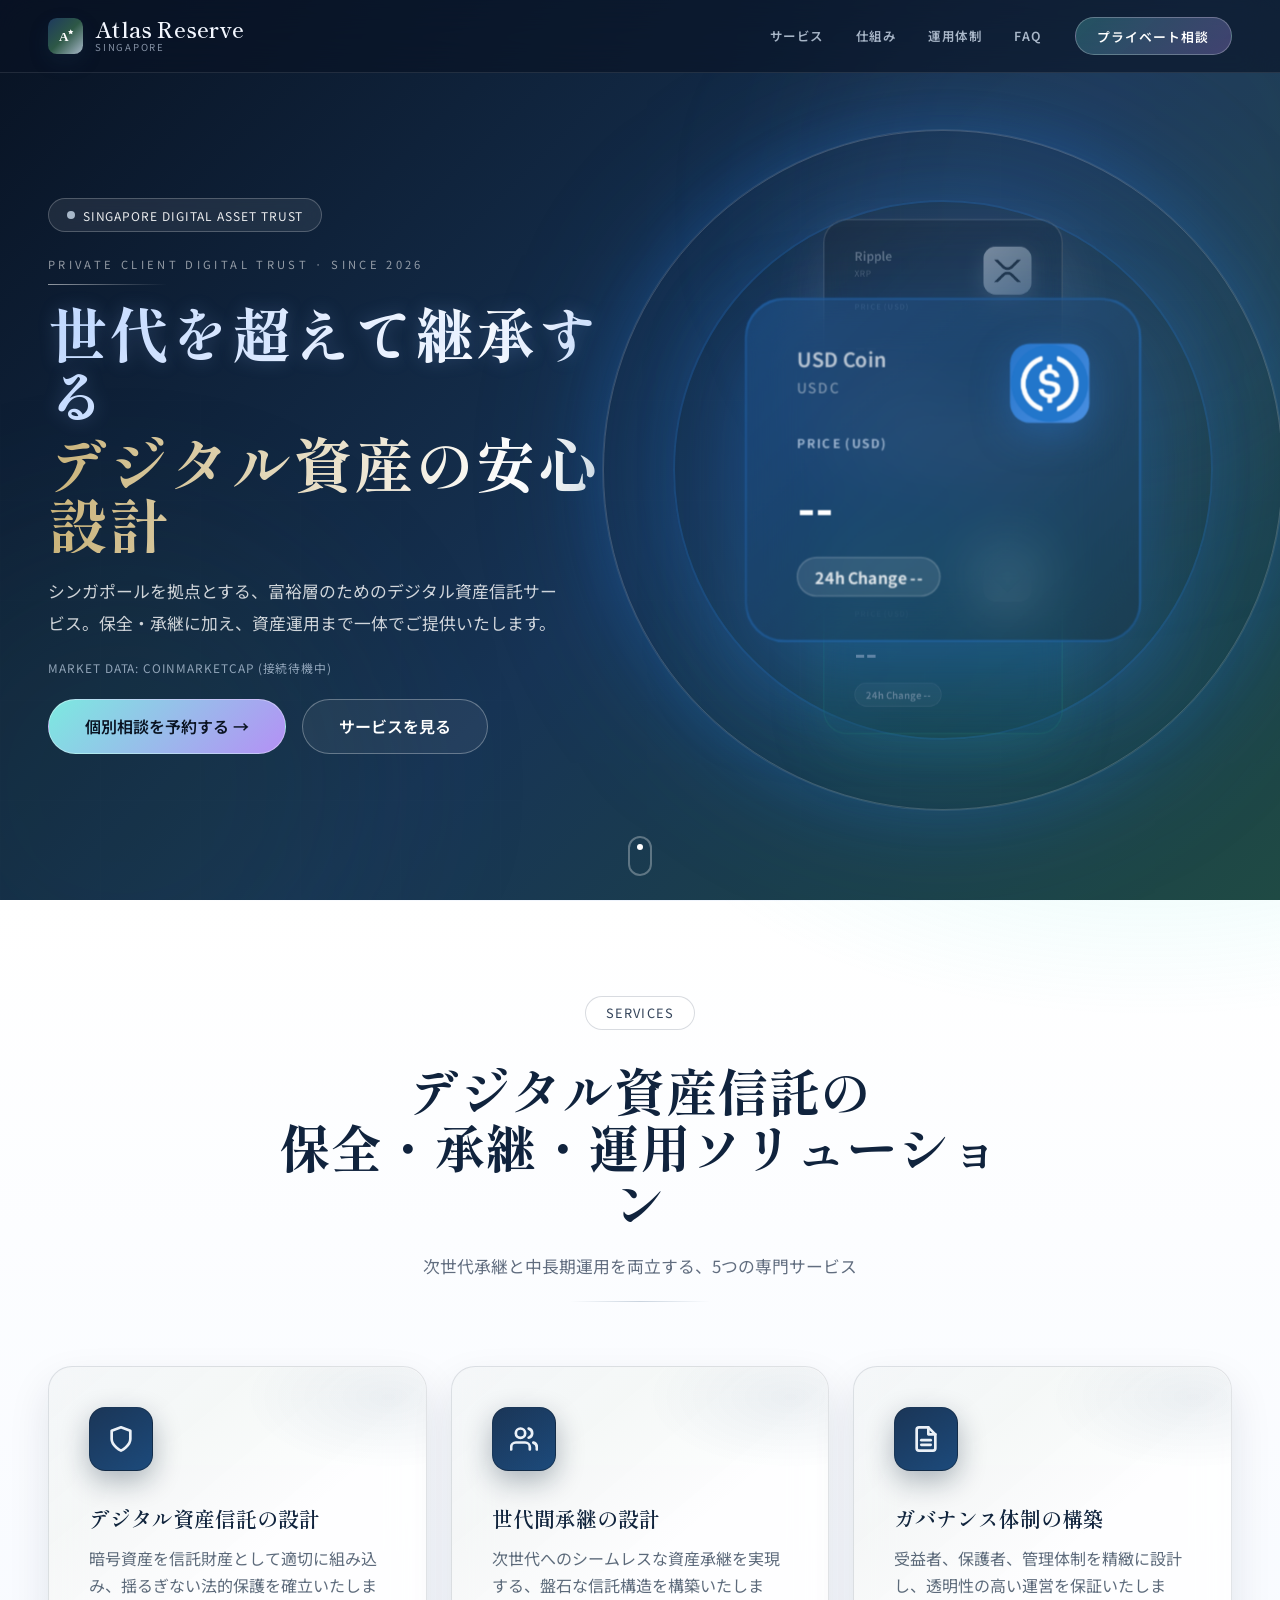
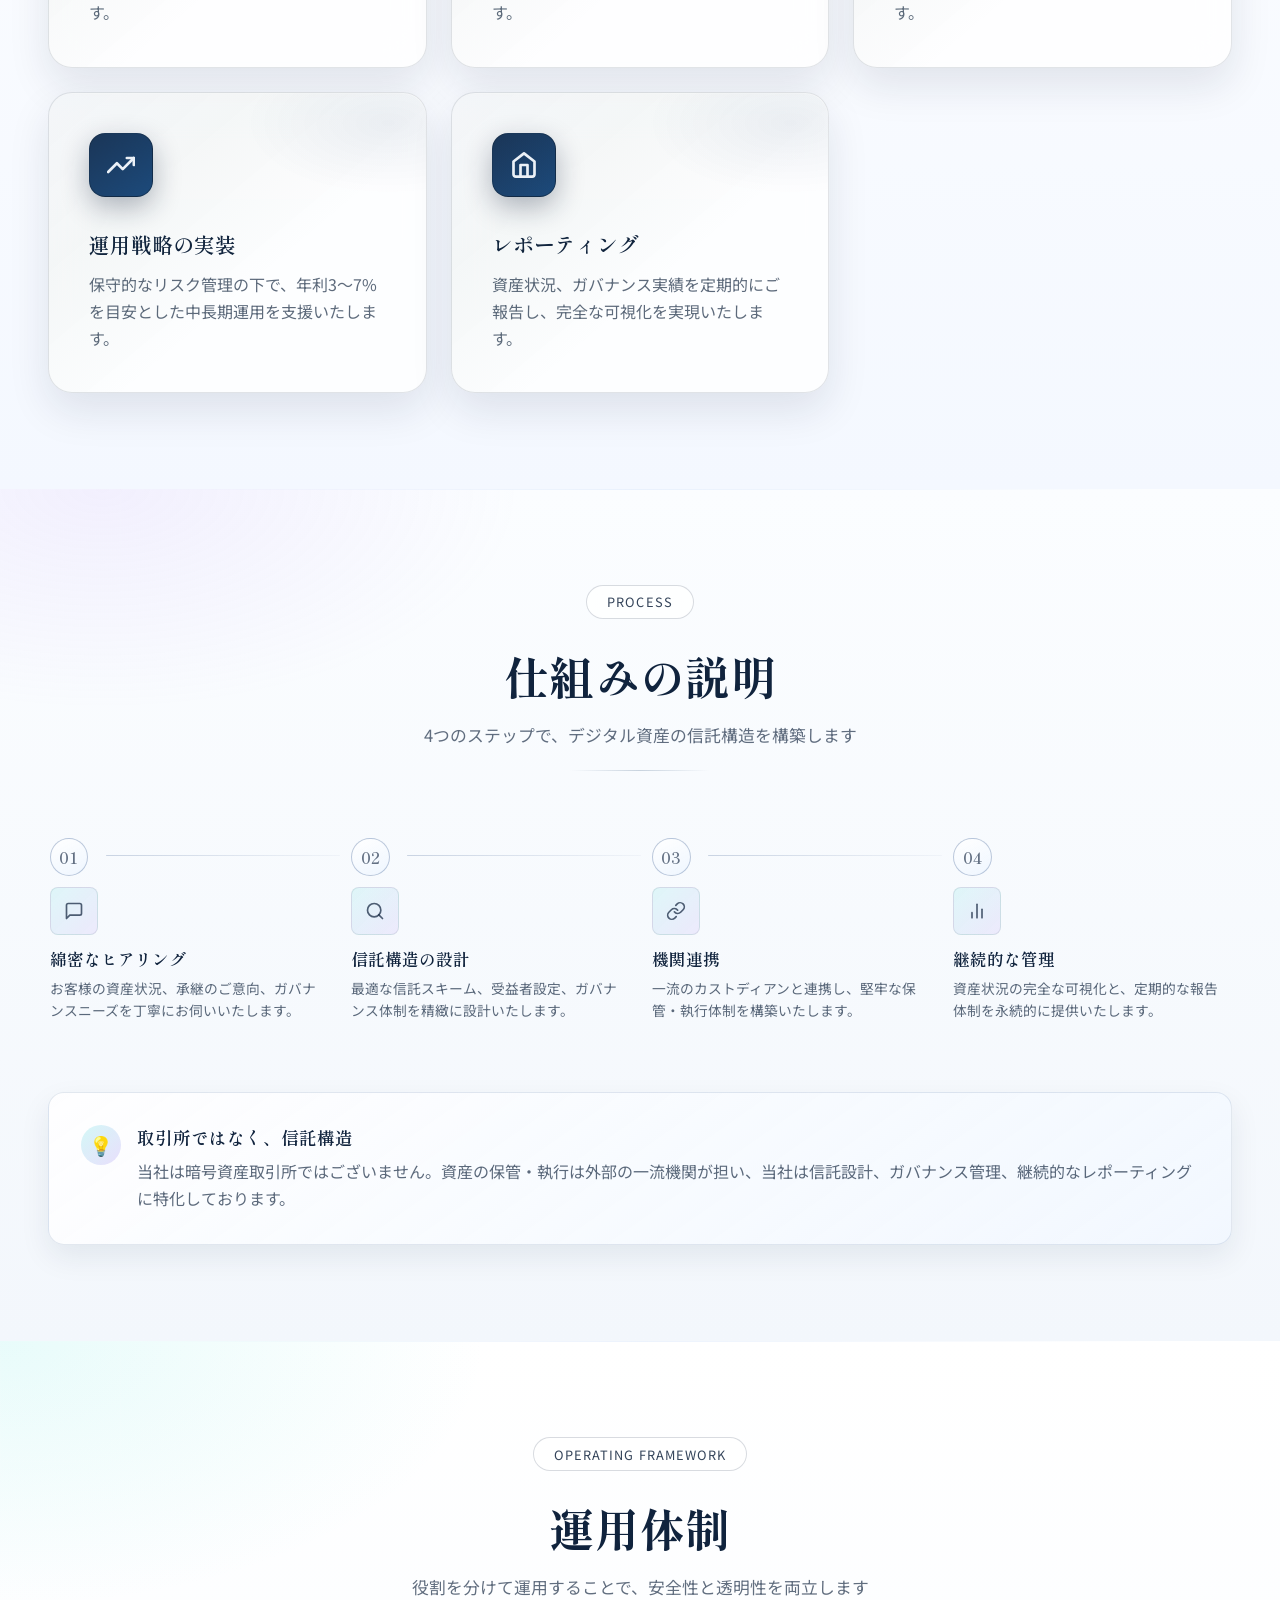
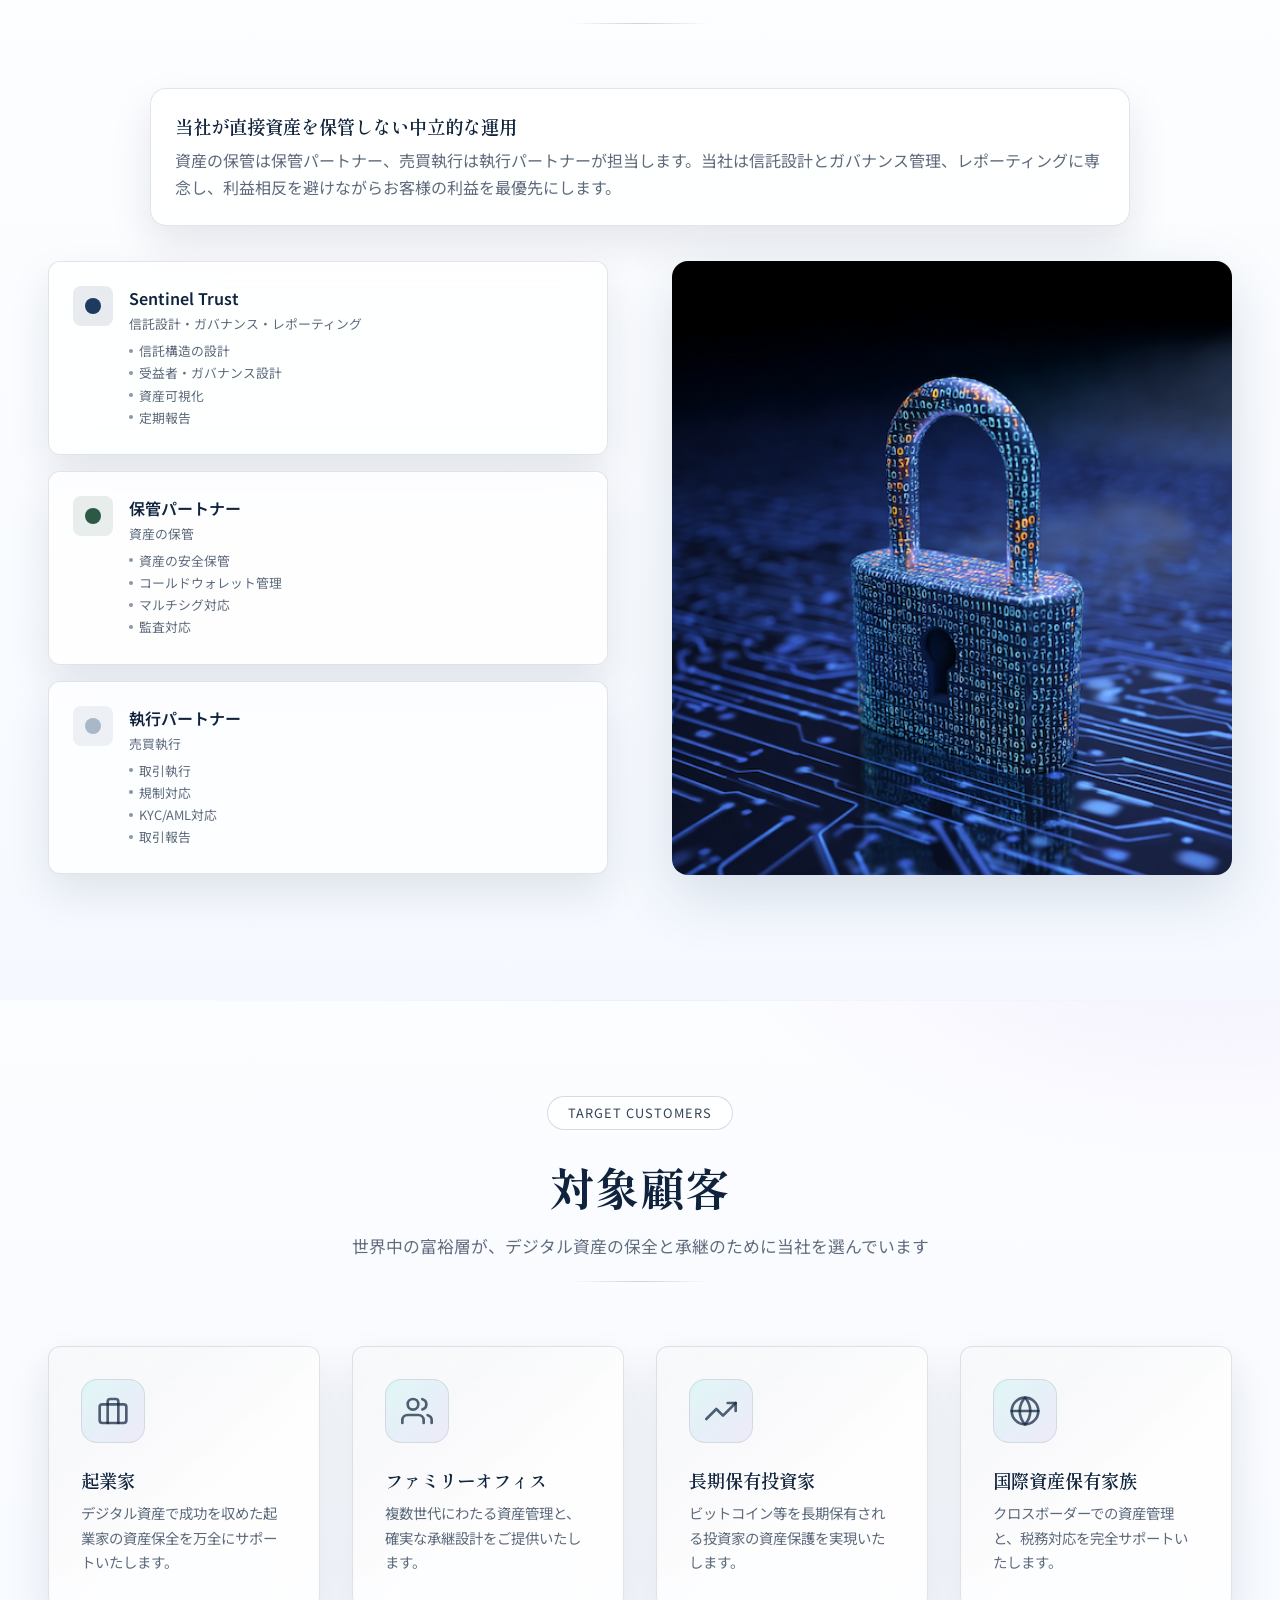
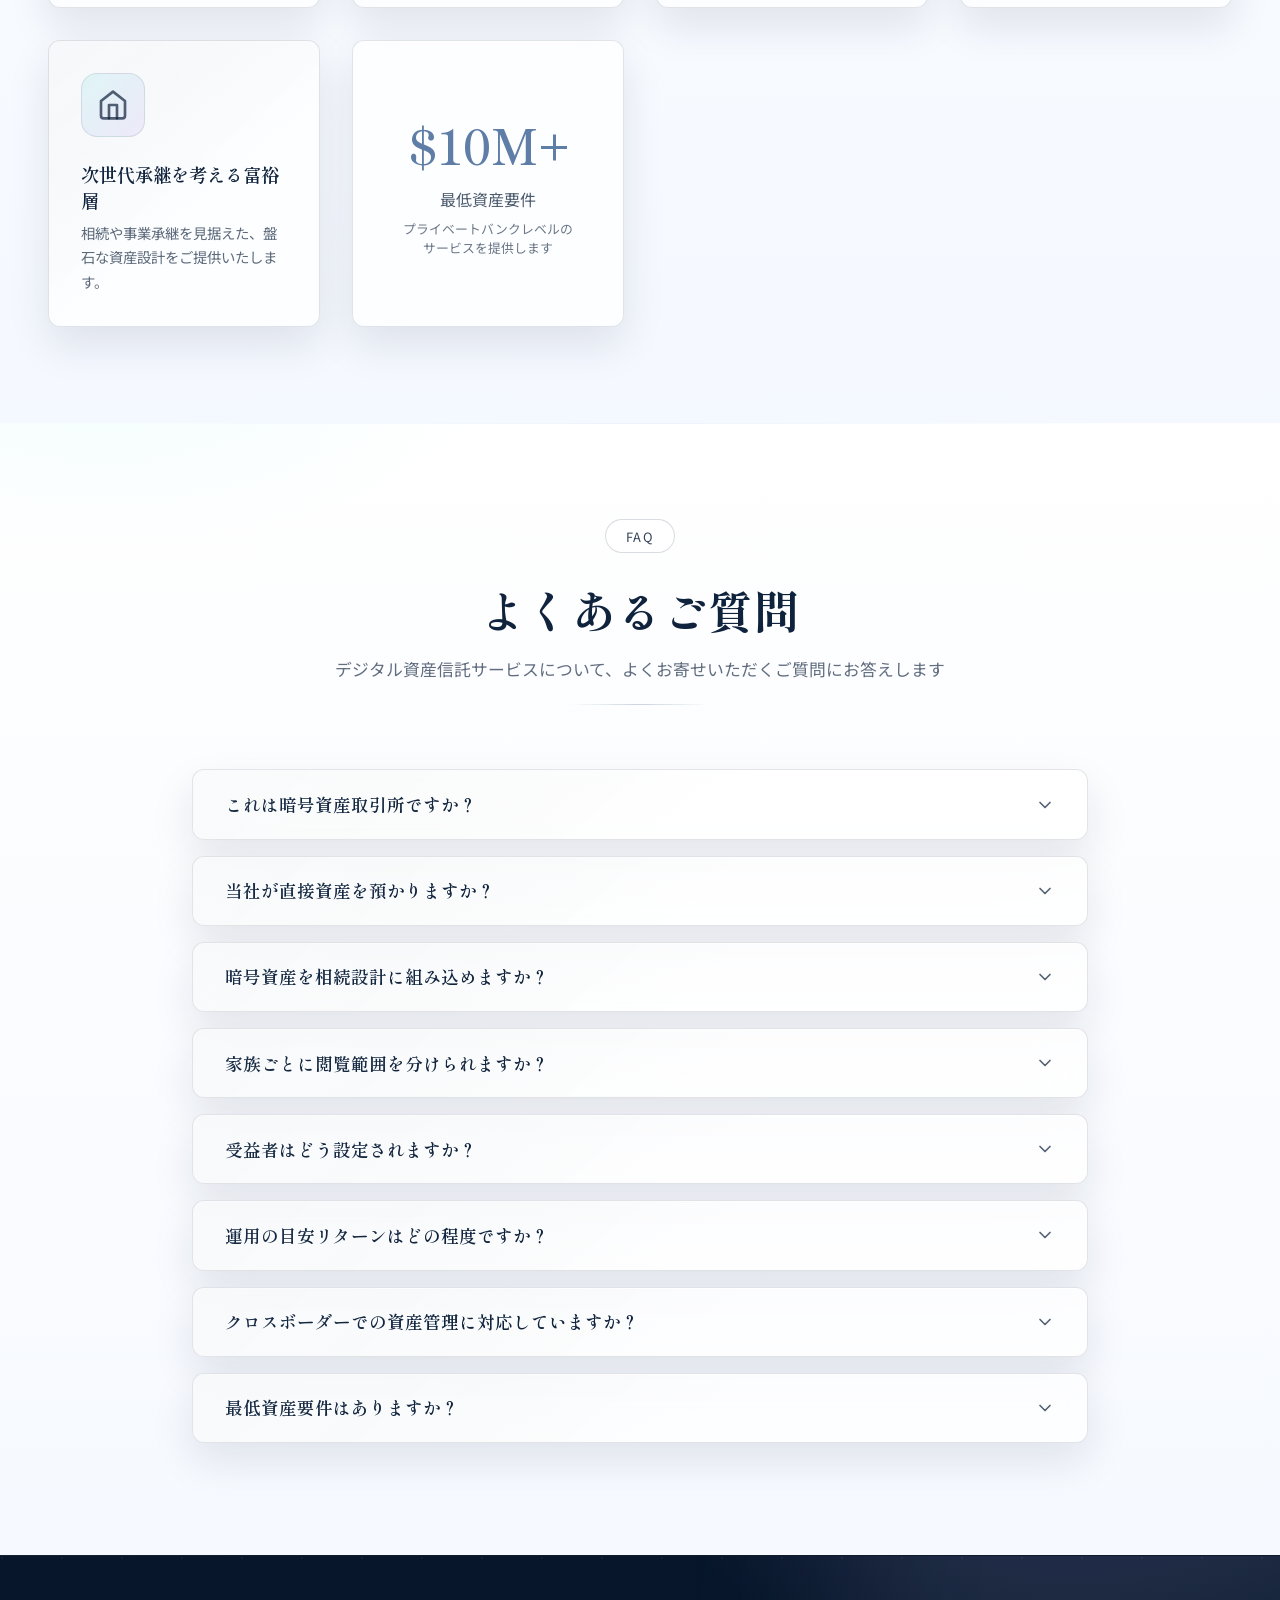
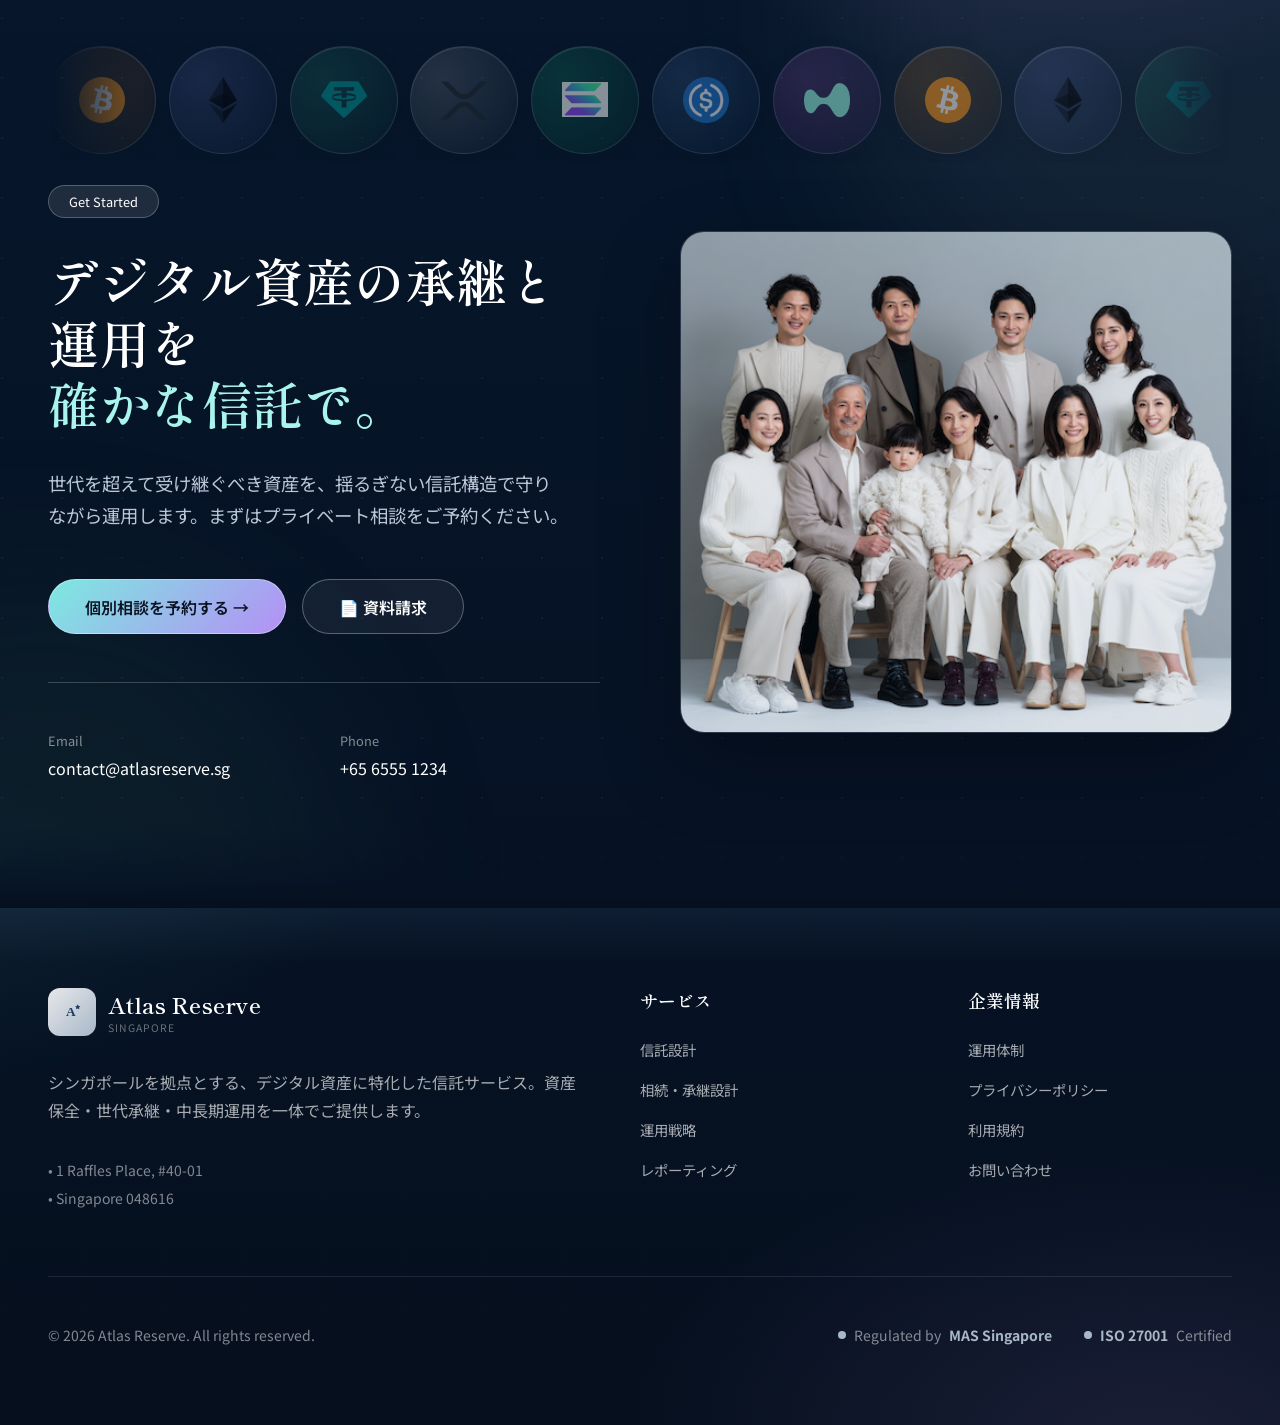
==== commit 0d4aa9f9: "Refine mobile hero spacing and update consult CTA wording" ====
--- a/index-2.html
+++ b/index-2.html
@@ -118,7 +118,7 @@
       </div>
 
       <div class="hero-btns fade-in">
-        <a href="#contact" class="btn-primary">プライベート相談を予約 →</a>
+        <a href="#contact" class="btn-primary">個別相談を予約する →</a>
         <a href="#services" class="btn-outline">サービスを見る</a>
       </div>
     </div>
@@ -413,7 +413,7 @@
           <div class="cta-img-overlay"></div>
         </div>
         <div class="cta-btns fade-in">
-          <a href="mailto:contact@atlasreserve.sg" class="btn-primary">プライベート相談を予約 →</a>
+          <a href="mailto:contact@atlasreserve.sg" class="btn-primary">個別相談を予約する →</a>
           <a href="#" class="btn-outline">📄 資料請求</a>
         </div>
         <div class="cta-contacts fade-in">
@@ -460,6 +460,7 @@
   </div>
 </footer>
 
+<a href="#contact" class="mobile-consult-fixed">個別相談を予約する →</a>
 <script src="script-2.js"></script>
 </body>
 </html>
--- a/style-2.css
+++ b/style-2.css
@@ -270,13 +270,13 @@
 .carousel-fade { position:absolute; top:0; bottom:0; width:2rem; z-index:2; pointer-events:none; }
 .carousel-fade-l { left:0; background:linear-gradient(to right,#1a3358,transparent); }
 .carousel-fade-r { right:0; background:linear-gradient(to left,#1a3358,transparent); }
-@media(min-width:1280px){ .carousel-wrap{display:none} }
+@media(min-width:901px){ .carousel-wrap{display:none} }
 
 /* Mid-width desktop/tablet: use one-column hero and hide desktop vertical deck */
-@media (max-width: 1279px) {
+@media (max-width: 900px) {
   .hero-inner {
     grid-template-columns: 1fr;
-    padding: 6rem 1.25rem 3rem;
+    padding: 3.15rem 1.25rem 2.6rem;
   }
 
   .hero-left {
@@ -1540,7 +1540,7 @@
   }
 
   .hero-inner {
-    padding-top: 5.7rem;
+    padding-top: 2.15rem;
     padding-bottom: 2.6rem;
     grid-template-columns: 1fr !important;
   }
@@ -1684,6 +1684,41 @@
   .footer-bottom {
     flex-direction: column;
     align-items: flex-start;
+  }
+}
+
+/* Mobile fixed consult CTA */
+.mobile-consult-fixed {
+  display: none;
+  position: fixed;
+  left: 50%;
+  transform: translateX(-50%);
+  bottom: calc(14px + env(safe-area-inset-bottom, 0px));
+  z-index: 140;
+  width: min(540px, calc(100vw - 24px));
+  text-align: center;
+  padding: 0.92rem 1.15rem;
+  border-radius: 999px;
+  font-weight: 700;
+  font-size: 0.98rem;
+  letter-spacing: 0.01em;
+  color: #0b1626;
+  background: linear-gradient(135deg, #7ee3e4, #b99cf7);
+  box-shadow: 0 16px 40px rgba(15, 34, 58, 0.32);
+  border: 1px solid rgba(255, 255, 255, 0.42);
+  backdrop-filter: blur(10px);
+  -webkit-backdrop-filter: blur(10px);
+}
+
+@media (max-width: 900px) {
+  body {
+    padding-bottom: 88px;
+  }
+
+  .mobile-consult-fixed {
+    display: inline-flex;
+    align-items: center;
+    justify-content: center;
   }
 }
 
